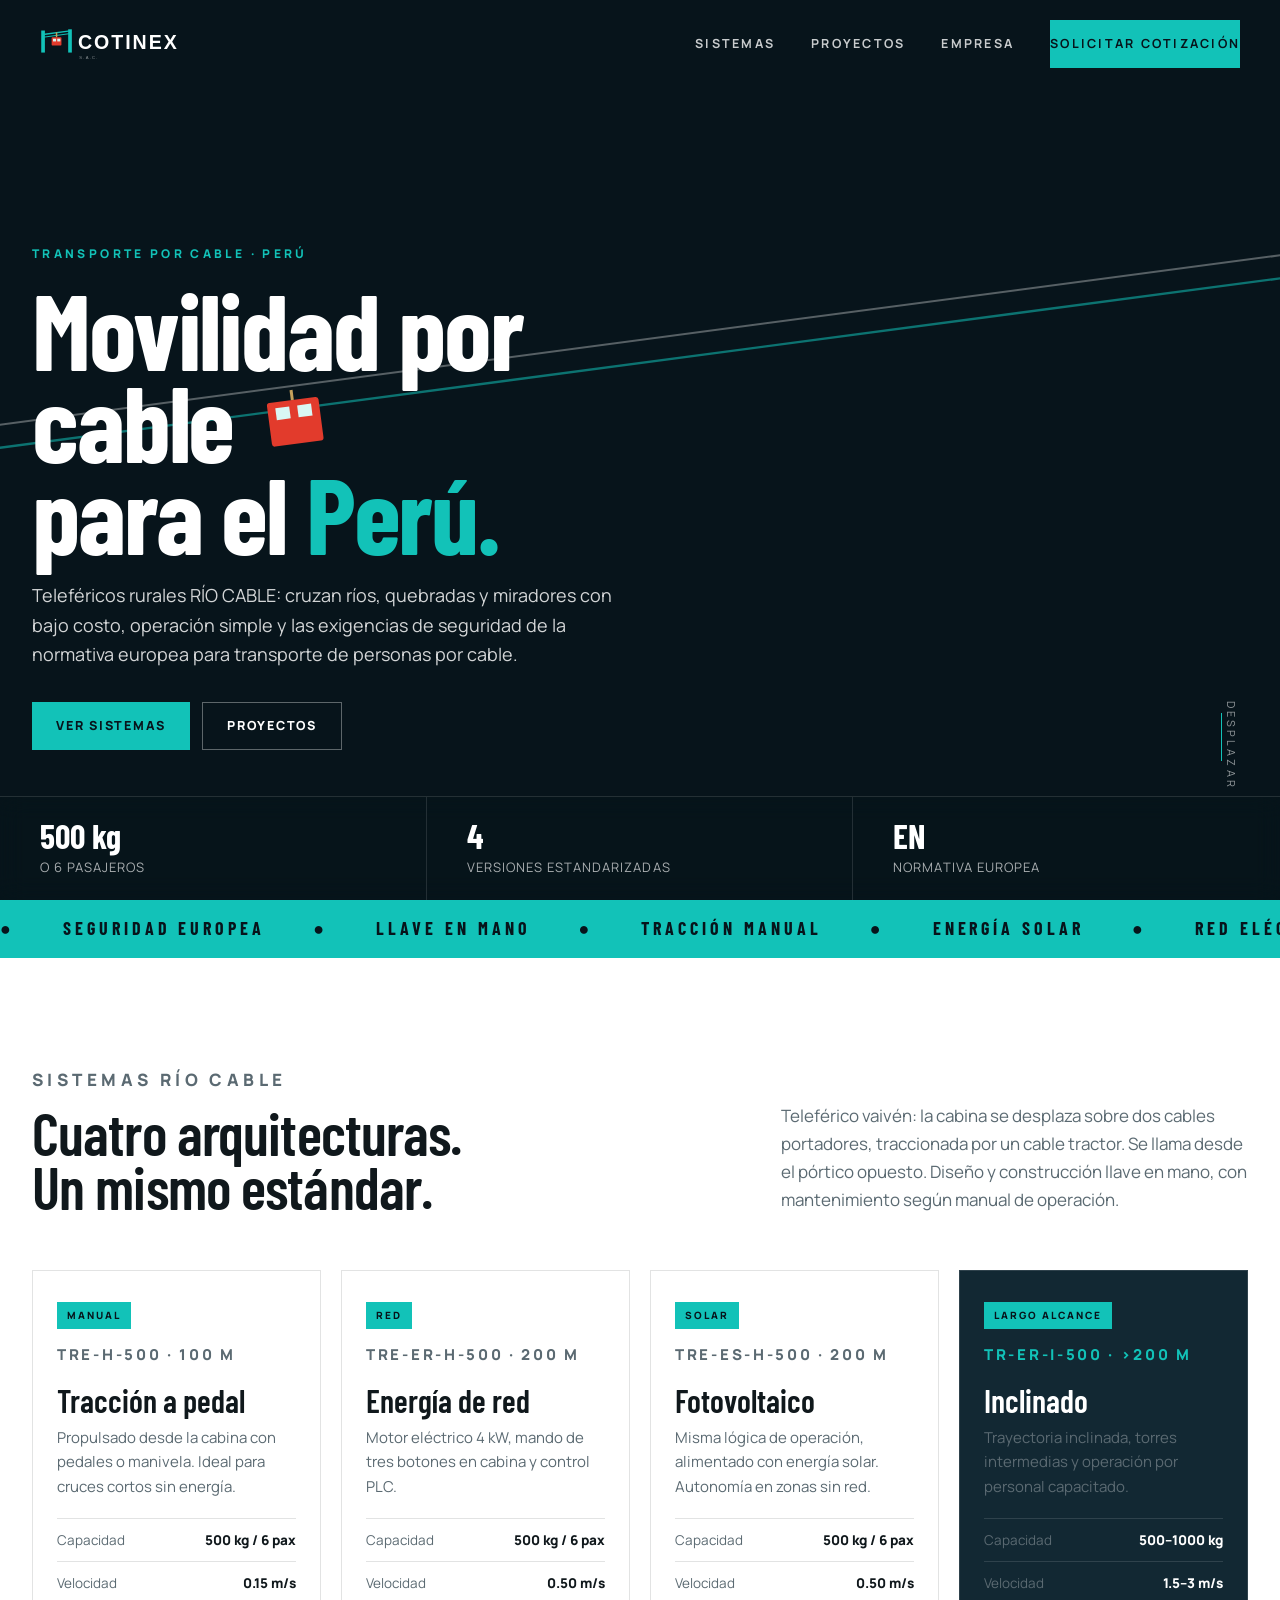
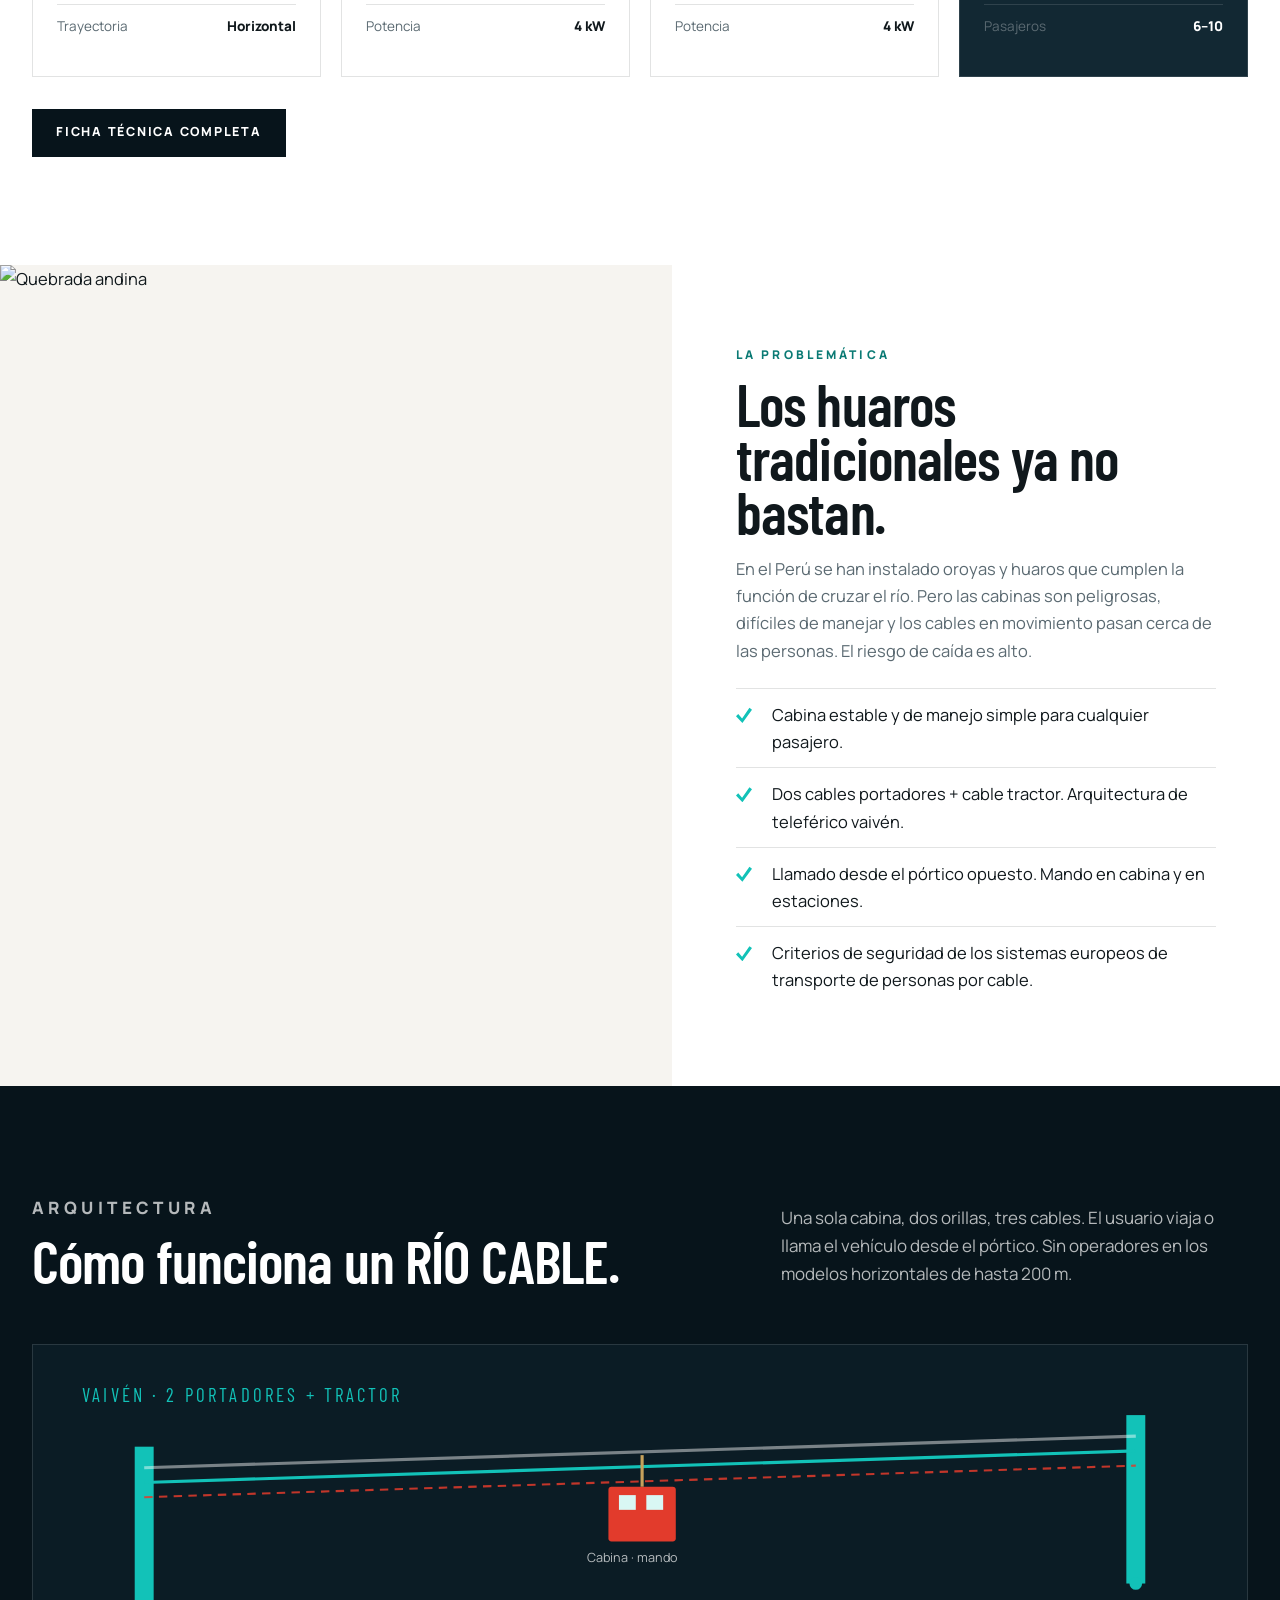
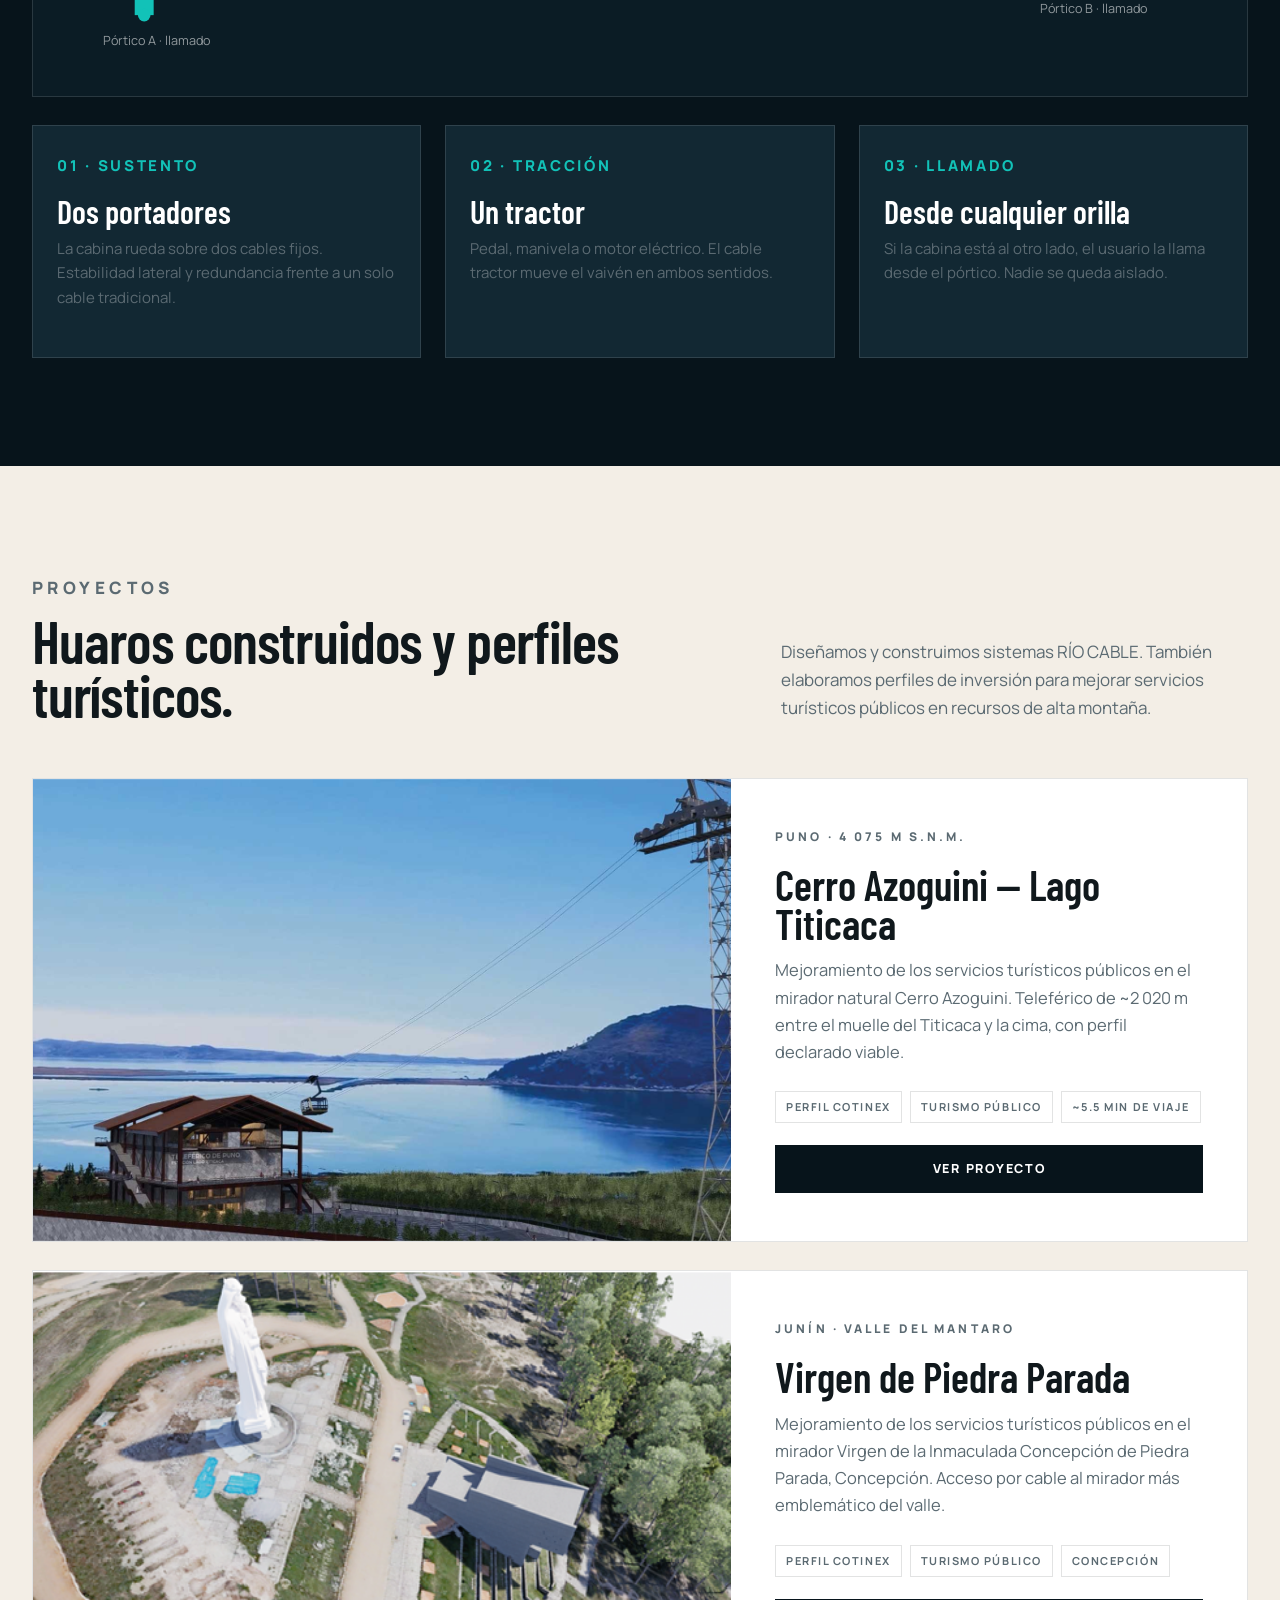
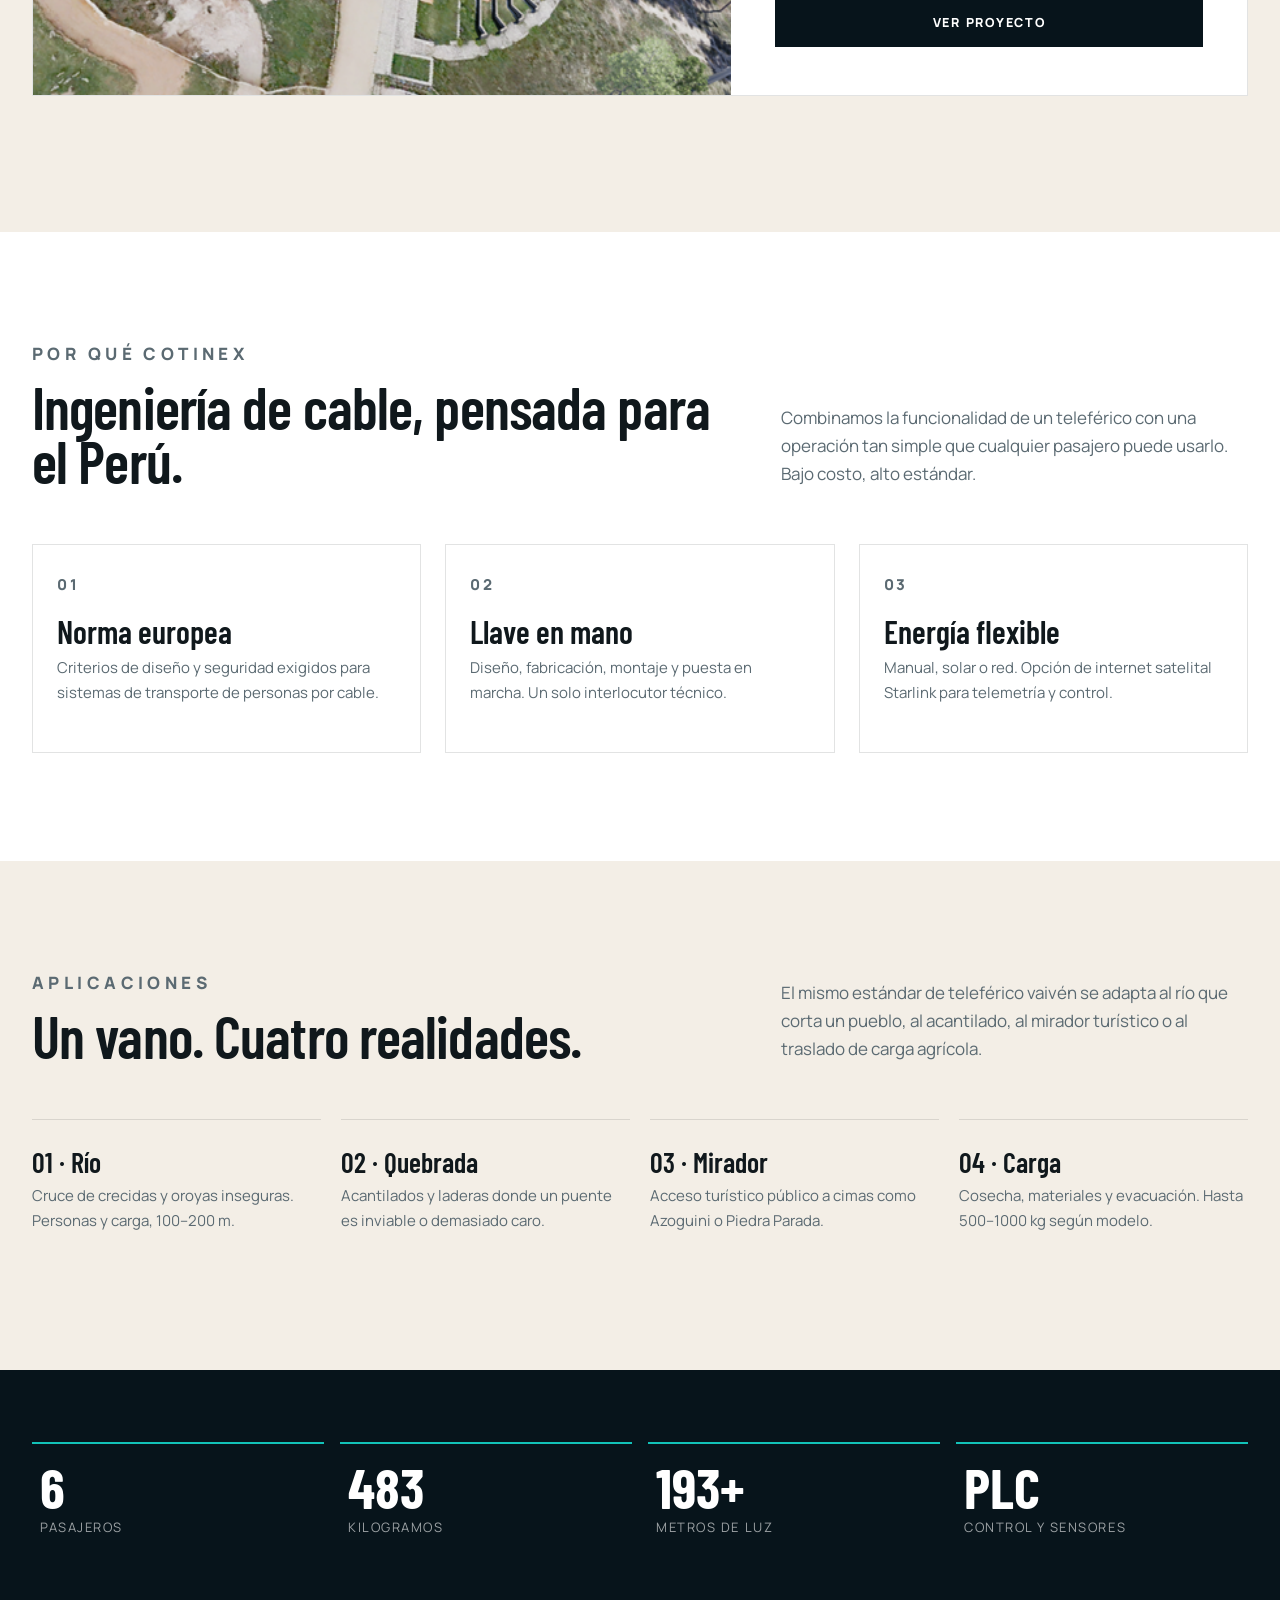
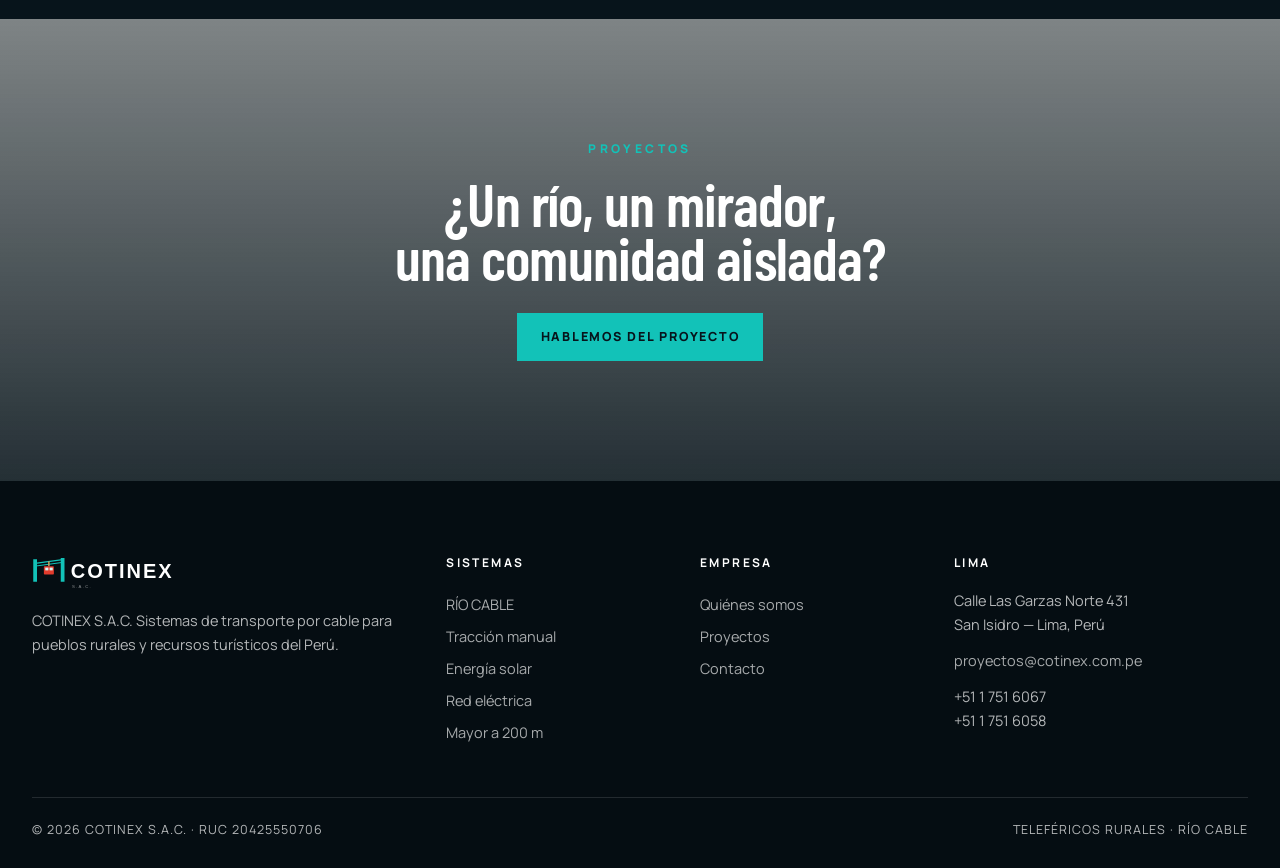
==== index.html @ 67106594 "Initial commit Cotinex" ====
<!DOCTYPE html>
<html lang="es">
<head>
  <meta charset="utf-8">
  <meta name="viewport" content="width=device-width, initial-scale=1">
  <title>COTINEX | Teleféricos rurales RÍO CABLE — Perú</title>
  <meta name="description" content="COTINEX diseña y construye teleféricos rurales RÍO CABLE para cruzar ríos, quebradas y miradores en el Perú. Llave en mano, bajo costo y normativa europea de seguridad.">
  <meta name="theme-color" content="#07141B">
  <meta property="og:title" content="COTINEX | Teleféricos rurales RÍO CABLE">
  <meta property="og:description" content="Movilidad por cable para la geografía real del Perú: segura, simple y de bajo costo.">
  <meta property="og:type" content="website">
  <meta property="og:locale" content="es_PE">
  <link rel="icon" href="images/favicon.svg" type="image/svg+xml">
  <link rel="preconnect" href="https://fonts.googleapis.com">
  <link rel="preconnect" href="https://fonts.gstatic.com" crossorigin>
  <link href="https://fonts.googleapis.com/css2?family=Barlow+Condensed:wght@500;600;700&family=Manrope:wght@400;500;600;700;800&display=swap" rel="stylesheet">
  <link rel="stylesheet" href="css/main.css">
</head>
<body>
  <a class="skip" href="#contenido">Saltar al contenido</a>
  <header class="nav" id="nav">
    <a class="nav__logo" href="index.html"><img src="images/logo-white.svg" alt="COTINEX"></a>
    <nav class="nav__links" id="menu">
      <a href="sistemas.html">Sistemas</a>
      <a href="proyectos.html">Proyectos</a>
      <a href="empresa.html">Empresa</a>
      <a class="btn btn--teal" href="contacto.html">Solicitar cotización</a>
    </nav>
    <button class="nav__toggle" aria-label="Abrir menú" aria-expanded="false"><span></span><span></span><span></span></button>
  </header>

  <section class="hero">
    <div class="hero__media">
      <img src="https://images.unsplash.com/photo-1464822759023-fed622ff2c3b?auto=format&fit=crop&w=2400&q=80" alt="Cordillera de los Andes, Perú" width="2400" height="1350">
    </div>
    <div class="hero__shade"></div>
    <svg class="hero__cables" viewBox="0 0 1440 900" preserveAspectRatio="xMidYMid slice" aria-hidden="true">
      <path d="M40 430 L 1400 250" stroke="rgba(255,255,255,.32)" stroke-width="2" fill="none"/>
      <path d="M48 452 L 1408 272" stroke="rgba(18,194,184,.55)" stroke-width="2.4" fill="none"/>
      <g>
        <animateMotion dur="16s" repeatCount="indefinite" rotate="auto" path="M 220 410 L 1220 278"/>
        <rect x="-26" y="10" width="52" height="44" rx="3" fill="#E23B2C"/>
        <rect x="-18" y="16" width="14" height="12" fill="#d9f7f4"/>
        <rect x="4" y="16" width="14" height="12" fill="#d9f7f4"/>
        <path d="M0 0 L0 10" stroke="#C6A15B" stroke-width="3"/>
      </g>
      <rect x="36" y="360" width="16" height="170" fill="#12C2B8"/>
      <rect x="1390" y="190" width="16" height="170" fill="#12C2B8"/>
    </svg>
    <div class="hero__inner">
      <p class="kicker reveal">Transporte por cable · Perú</p>
      <h1 class="reveal reveal-d1">Movilidad por cable<br>para el <em>Perú.</em></h1>
      <p class="hero__lead reveal reveal-d2">Teleféricos rurales RÍO CABLE: cruzan ríos, quebradas y miradores con bajo costo, operación simple y las exigencias de seguridad de la normativa europea para transporte de personas por cable.</p>
      <div class="hero__actions reveal reveal-d3">
        <a class="btn btn--teal" href="sistemas.html">Ver sistemas</a>
        <a class="btn btn--ghost" href="proyectos.html">Proyectos</a>
      </div>
    </div>
    <div class="scroll-hint">Desplazar</div>
    <div class="hero__meta">
      <div><strong>500 kg</strong> o 6 pasajeros</div>
      <div><strong>4</strong> versiones estandarizadas</div>
      <div><strong>EN</strong> normativa europea</div>
    </div>
  </section>

  <div class="marquee" aria-hidden="true">
    <div class="marquee__track">
      <span>Seguridad europea</span><span>Llave en mano</span><span>Tracción manual</span><span>Energía solar</span><span>Red eléctrica</span><span>Starlink</span><span>Vaivén de dos portadores</span><span>Operación simple</span>
      <span>Seguridad europea</span><span>Llave en mano</span><span>Tracción manual</span><span>Energía solar</span><span>Red eléctrica</span><span>Starlink</span><span>Vaivén de dos portadores</span><span>Operación simple</span>
    </div>
  </div>

  <main id="contenido">
    <section class="section section--white">
      <div class="wrap">
        <div class="sec-head inview">
          <div>
            <p class="overline">Sistemas RÍO CABLE</p>
            <h2>Cuatro arquitecturas.<br>Un mismo estándar.</h2>
          </div>
          <p>Teleférico vaivén: la cabina se desplaza sobre dos cables portadores, traccionada por un cable tractor. Se llama desde el pórtico opuesto. Diseño y construcción llave en mano, con mantenimiento según manual de operación.</p>
        </div>
        <div class="grid-4">
          <article class="card inview">
            <span class="tag">Manual</span>
            <p class="card__code">TRE-H-500 · 100 m</p>
            <h3>Tracción a pedal</h3>
            <p>Propulsado desde la cabina con pedales o manivela. Ideal para cruces cortos sin energía.</p>
            <div class="spec"><span>Capacidad</span><b>500 kg / 6 pax</b></div>
            <div class="spec"><span>Velocidad</span><b>0.15 m/s</b></div>
            <div class="spec"><span>Trayectoria</span><b>Horizontal</b></div>
          </article>
          <article class="card inview">
            <span class="tag">Red</span>
            <p class="card__code">TRE-ER-H-500 · 200 m</p>
            <h3>Energía de red</h3>
            <p>Motor eléctrico 4 kW, mando de tres botones en cabina y control PLC.</p>
            <div class="spec"><span>Capacidad</span><b>500 kg / 6 pax</b></div>
            <div class="spec"><span>Velocidad</span><b>0.50 m/s</b></div>
            <div class="spec"><span>Potencia</span><b>4 kW</b></div>
          </article>
          <article class="card inview">
            <span class="tag">Solar</span>
            <p class="card__code">TRE-ES-H-500 · 200 m</p>
            <h3>Fotovoltaico</h3>
            <p>Misma lógica de operación, alimentado con energía solar. Autonomía en zonas sin red.</p>
            <div class="spec"><span>Capacidad</span><b>500 kg / 6 pax</b></div>
            <div class="spec"><span>Velocidad</span><b>0.50 m/s</b></div>
            <div class="spec"><span>Potencia</span><b>4 kW</b></div>
          </article>
          <article class="card card--dark inview">
            <span class="tag">Largo alcance</span>
            <p class="card__code">TR-ER-I-500 · &gt;200 m</p>
            <h3>Inclinado</h3>
            <p>Trayectoria inclinada, torres intermedias y operación por personal capacitado.</p>
            <div class="spec"><span>Capacidad</span><b>500–1000 kg</b></div>
            <div class="spec"><span>Velocidad</span><b>1.5–3 m/s</b></div>
            <div class="spec"><span>Pasajeros</span><b>6–10</b></div>
          </article>
        </div>
        <p style="margin-top:32px"><a class="btn btn--dark" href="sistemas.html">Ficha técnica completa</a></p>
      </div>
    </section>

    <section class="split">
      <div class="split__visual">
        <img src="https://images.unsplash.com/photo-1506905925346-21bda4d32df4?auto=format&fit=crop&w=1600&q=80" alt="Quebrada andina" width="1600" height="1066">
      </div>
      <div class="split__body">
        <p class="overline">La problemática</p>
        <h2>Los huaros tradicionales ya no bastan.</h2>
        <p style="margin-top:16px;color:var(--muted)">En el Perú se han instalado oroyas y huaros que cumplen la función de cruzar el río. Pero las cabinas son peligrosas, difíciles de manejar y los cables en movimiento pasan cerca de las personas. El riesgo de caída es alto.</p>
        <ul class="checklist">
          <li>Cabina estable y de manejo simple para cualquier pasajero.</li>
          <li>Dos cables portadores + cable tractor. Arquitectura de teleférico vaivén.</li>
          <li>Llamado desde el pórtico opuesto. Mando en cabina y en estaciones.</li>
          <li>Criterios de seguridad de los sistemas europeos de transporte de personas por cable.</li>
        </ul>
      </div>
    </section>

    <section class="section section--navy">
      <div class="wrap">
        <div class="sec-head inview">
          <div>
            <p class="overline">Arquitectura</p>
            <h2>Cómo funciona un RÍO CABLE.</h2>
          </div>
          <p>Una sola cabina, dos orillas, tres cables. El usuario viaja o llama el vehículo desde el pórtico. Sin operadores en los modelos horizontales de hasta 200 m.</p>
        </div>
        <div class="diagram inview" aria-hidden="true">
          <svg viewBox="0 0 1100 280" fill="none" xmlns="http://www.w3.org/2000/svg">
            <text x="20" y="28" fill="#12C2B8" font-family="Barlow Condensed, sans-serif" font-size="18" letter-spacing="3">VAIVÉN · 2 PORTADORES + TRACTOR</text>
            <rect x="70" y="70" width="18" height="160" fill="#12C2B8"/>
            <rect x="1012" y="40" width="18" height="160" fill="#12C2B8"/>
            <path d="M79 90 L1021 60" stroke="rgba(255,255,255,.45)" stroke-width="3"/>
            <path d="M79 104 L1021 74" stroke="#12C2B8" stroke-width="3"/>
            <path d="M79 118 L1021 88" stroke="rgba(226,59,44,.85)" stroke-width="2" stroke-dasharray="8 6"/>
            <rect x="520" y="108" width="64" height="52" rx="3" fill="#E23B2C"/>
            <rect x="530" y="116" width="16" height="14" fill="#d9f7f4"/>
            <rect x="556" y="116" width="16" height="14" fill="#d9f7f4"/>
            <path d="M552 78 L552 108" stroke="#C6A15B" stroke-width="3"/>
            <circle cx="79" cy="230" r="6" fill="#12C2B8"/>
            <circle cx="1021" cy="200" r="6" fill="#12C2B8"/>
            <text x="40" y="258" fill="rgba(255,255,255,.55)" font-size="12" font-family="Manrope, sans-serif">Pórtico A · llamado</text>
            <text x="930" y="228" fill="rgba(255,255,255,.55)" font-size="12" font-family="Manrope, sans-serif">Pórtico B · llamado</text>
            <text x="500" y="180" fill="rgba(255,255,255,.7)" font-size="12" font-family="Manrope, sans-serif">Cabina · mando</text>
          </svg>
        </div>
        <div class="grid-3" style="margin-top:28px">
          <article class="card card--dark inview">
            <p class="card__code">01 · Sustento</p>
            <h3>Dos portadores</h3>
            <p>La cabina rueda sobre dos cables fijos. Estabilidad lateral y redundancia frente a un solo cable tradicional.</p>
          </article>
          <article class="card card--dark inview">
            <p class="card__code">02 · Tracción</p>
            <h3>Un tractor</h3>
            <p>Pedal, manivela o motor eléctrico. El cable tractor mueve el vaivén en ambos sentidos.</p>
          </article>
          <article class="card card--dark inview">
            <p class="card__code">03 · Llamado</p>
            <h3>Desde cualquier orilla</h3>
            <p>Si la cabina está al otro lado, el usuario la llama desde el pórtico. Nadie se queda aislado.</p>
          </article>
        </div>
      </div>
    </section>

    <section class="section section--sand">
      <div class="wrap">
        <div class="sec-head inview">
          <div>
            <p class="overline">Proyectos</p>
            <h2>Huaros construidos y perfiles turísticos.</h2>
          </div>
          <p>Diseñamos y construimos sistemas RÍO CABLE. También elaboramos perfiles de inversión para mejorar servicios turísticos públicos en recursos de alta montaña.</p>
        </div>
        <article class="project inview">
          <div class="project__media">
            <img src="images/azoguini.svg" alt="Lago Titicaca, Puno" width="1600" height="1066">
          </div>
          <div class="project__body">
            <p class="overline">Puno · 4 075 m s.n.m.</p>
            <h3>Cerro Azoguini — Lago Titicaca</h3>
            <p>Mejoramiento de los servicios turísticos públicos en el mirador natural Cerro Azoguini. Teleférico de ~2 020 m entre el muelle del Titicaca y la cima, con perfil declarado viable.</p>
            <div class="meta-row">
              <span>Perfil COTINEX</span>
              <span>Turismo público</span>
              <span>~5.5 min de viaje</span>
            </div>
            <a class="btn btn--dark" href="proyectos.html#azoguini">Ver proyecto</a>
          </div>
        </article>
        <article class="project inview">
          <div class="project__media">
            <img src="images/junin.svg" alt="Valle andino, Junín" width="1600" height="1066">
          </div>
          <div class="project__body">
            <p class="overline">Junín · Valle del Mantaro</p>
            <h3>Virgen de Piedra Parada</h3>
            <p>Mejoramiento de los servicios turísticos públicos en el mirador Virgen de la Inmaculada Concepción de Piedra Parada, Concepción. Acceso por cable al mirador más emblemático del valle.</p>
            <div class="meta-row">
              <span>Perfil COTINEX</span>
              <span>Turismo público</span>
              <span>Concepción</span>
            </div>
            <a class="btn btn--dark" href="proyectos.html#piedra-parada">Ver proyecto</a>
          </div>
        </article>
      </div>
    </section>

    <section class="section section--white">
      <div class="wrap">
        <div class="sec-head inview">
          <div>
            <p class="overline">Por qué COTINEX</p>
            <h2>Ingeniería de cable, pensada para el Perú.</h2>
          </div>
          <p>Combinamos la funcionalidad de un teleférico con una operación tan simple que cualquier pasajero puede usarlo. Bajo costo, alto estándar.</p>
        </div>
        <div class="grid-3">
          <article class="card inview">
            <p class="card__code">01</p>
            <h3>Norma europea</h3>
            <p>Criterios de diseño y seguridad exigidos para sistemas de transporte de personas por cable.</p>
          </article>
          <article class="card inview">
            <p class="card__code">02</p>
            <h3>Llave en mano</h3>
            <p>Diseño, fabricación, montaje y puesta en marcha. Un solo interlocutor técnico.</p>
          </article>
          <article class="card inview">
            <p class="card__code">03</p>
            <h3>Energía flexible</h3>
            <p>Manual, solar o red. Opción de internet satelital Starlink para telemetría y control.</p>
          </article>
        </div>
      </div>
    </section>

    <section class="section section--sand">
      <div class="wrap">
        <div class="sec-head inview">
          <div>
            <p class="overline">Aplicaciones</p>
            <h2>Un vano. Cuatro realidades.</h2>
          </div>
          <p>El mismo estándar de teleférico vaivén se adapta al río que corta un pueblo, al acantilado, al mirador turístico o al traslado de carga agrícola.</p>
        </div>
        <div class="grid-4">
          <article class="app inview"><b>01 · Río</b><p>Cruce de crecidas y oroyas inseguras. Personas y carga, 100–200 m.</p></article>
          <article class="app inview"><b>02 · Quebrada</b><p>Acantilados y laderas donde un puente es inviable o demasiado caro.</p></article>
          <article class="app inview"><b>03 · Mirador</b><p>Acceso turístico público a cimas como Azoguini o Piedra Parada.</p></article>
          <article class="app inview"><b>04 · Carga</b><p>Cosecha, materiales y evacuación. Hasta 500–1000 kg según modelo.</p></article>
        </div>
      </div>
    </section>

    <section class="section section--navy" style="padding-top:72px;padding-bottom:72px">
      <div class="wrap">
        <div class="stats">
          <div class="stat inview"><b data-count="6">6</b><span>Pasajeros</span></div>
          <div class="stat inview"><b data-count="500">500</b><span>Kilogramos</span></div>
          <div class="stat inview"><b data-count="200+">200+</b><span>Metros de luz</span></div>
          <div class="stat inview"><b>PLC</b><span>Control y sensores</span></div>
        </div>
      </div>
    </section>

    <section class="cta">
      <div class="wrap">
        <p class="kicker">Proyectos</p>
        <h2>¿Un río, un mirador,<br>una comunidad aislada?</h2>
        <a class="btn btn--teal" href="contacto.html">Hablemos del proyecto</a>
      </div>
    </section>
  </main>

  <footer class="footer">
    <div class="wrap">
      <div class="footer__grid">
        <div>
          <img src="images/logo-white.svg" alt="COTINEX" style="height:40px;width:auto;margin-bottom:16px">
          <p>COTINEX S.A.C. Sistemas de transporte por cable para pueblos rurales y recursos turísticos del Perú.</p>
        </div>
        <div>
          <h4>Sistemas</h4>
          <a href="sistemas.html">RÍO CABLE</a>
          <a href="sistemas.html#manual">Tracción manual</a>
          <a href="sistemas.html#solar">Energía solar</a>
          <a href="sistemas.html#red">Red eléctrica</a>
          <a href="sistemas.html#inclinado">Mayor a 200 m</a>
        </div>
        <div>
          <h4>Empresa</h4>
          <a href="empresa.html">Quiénes somos</a>
          <a href="proyectos.html">Proyectos</a>
          <a href="contacto.html">Contacto</a>
        </div>
        <div>
          <h4>Lima</h4>
          <p>Calle Las Garzas Norte 431<br>San Isidro — Lima, Perú</p>
          <p><a href="mailto:proyectos@cotinex.com.pe">proyectos@cotinex.com.pe</a></p>
          <p>+51 1 751 6067<br>+51 1 751 6058</p>
        </div>
      </div>
      <div class="footer__copy">
        <span>© <span data-year></span> COTINEX S.A.C. · RUC 20425550706</span>
        <span>Teleféricos rurales · RÍO CABLE</span>
      </div>
    </div>
  </footer>
  <script src="js/main.js"></script>
</body>
</html>
---- css/main.css ----
/* TARNEX — RÍO CABLE */
:root{
  --teal:#12C2B8; --teal-2:#0EA8A0; --teal-d:#0A7A74;
  --navy:#07141B; --navy-2:#0B1C25; --navy-3:#122833;
  --ink:#10181C; --muted:#5B6A72;
  --line:rgba(16,24,28,.12); --line-s:rgba(255,255,255,.12);
  --sand:#F3EEE6; --paper:#F6F4F0; --white:#fff;
  --red:#E23B2C; --gold:#C6A15B;
  --shadow:0 28px 70px rgba(7,20,27,.16);
  --nav-h:88px;
  --font-d:"Barlow Condensed", Impact, sans-serif;
  --font-b:"Manrope", system-ui, sans-serif;
  --max:1280px; --ease:cubic-bezier(.22,.61,.36,1);
}
*,*::before,*::after{box-sizing:border-box}
html{scroll-behavior:smooth}
html,body{margin:0;padding:0}
body{font-family:var(--font-b);color:var(--ink);background:var(--paper);line-height:1.65;font-size:16.5px;-webkit-font-smoothing:antialiased;overflow-x:hidden}
::selection{background:var(--teal);color:var(--navy)}
:focus-visible{outline:2px solid var(--teal);outline-offset:3px}
img,svg{max-width:100%;display:block}img{height:auto}
a{color:inherit;text-decoration:none}
button,input,select,textarea{font-family:inherit}
h1,h2,h3,h4,p{margin:0}
.skip{position:absolute;left:-999px;top:0}.skip:focus{left:16px;top:16px;background:#fff;padding:8px 12px;z-index:9999}
.wrap{width:min(var(--max), calc(100% - 64px));margin-inline:auto}

.nav{position:fixed;inset:0 0 auto 0;height:var(--nav-h);z-index:200;display:flex;align-items:center;justify-content:space-between;padding:0 40px;transition:background .4s var(--ease),box-shadow .4s,backdrop-filter .4s}
.nav.is-solid{background:rgba(7,20,27,.94);backdrop-filter:blur(18px);box-shadow:0 12px 40px rgba(0,0,0,.22)}
.nav__logo{width:196px;flex-shrink:0;display:flex;align-items:center}
.nav__logo img{height:44px;width:auto}
.nav__links{display:flex;gap:36px;align-items:center}
.nav__links a{font-size:12.5px;letter-spacing:.18em;text-transform:uppercase;font-weight:700;color:rgba(255,255,255,.78);position:relative;padding:6px 0}
.nav__links a:hover,.nav__links a.is-active{color:#fff}
.nav__links a.is-active::after{content:"";position:absolute;left:0;right:0;bottom:0;height:2px;background:var(--teal)}
.nav__toggle{display:none;width:44px;height:44px;background:transparent;border:0;cursor:pointer;z-index:210}
.nav__toggle span{display:block;width:22px;height:2px;background:#fff;margin:5px auto;transition:.3s}
.nav__toggle[aria-expanded="true"] span:nth-child(1){transform:translateY(7px) rotate(45deg)}
.nav__toggle[aria-expanded="true"] span:nth-child(2){opacity:0}
.nav__toggle[aria-expanded="true"] span:nth-child(3){transform:translateY(-7px) rotate(-45deg)}
.btn{display:inline-flex;align-items:center;justify-content:center;gap:10px;height:48px;padding:0 24px;border:0;cursor:pointer;font-weight:800;font-size:12.5px;letter-spacing:.14em;text-transform:uppercase;transition:transform .2s var(--ease),background .2s,color .2s,border-color .2s,box-shadow .2s}
.btn:hover{transform:translateY(-2px)}
.btn--teal{background:var(--teal);color:var(--navy)}
.btn--teal:hover{background:#3fd4cb;box-shadow:0 12px 28px rgba(18,194,184,.28)}
.btn--ghost{background:transparent;color:#fff;border:1px solid rgba(255,255,255,.35)}
.btn--ghost:hover{border-color:#fff;background:rgba(255,255,255,.08)}
.btn--dark{background:var(--navy);color:#fff}
.btn--dark:hover{background:#0e2430}
.btn--outline{background:transparent;color:var(--navy);border:1px solid var(--navy)}
.btn--outline:hover{background:var(--navy);color:#fff}
.nav__links .btn{color:var(--navy)}
.nav__links .btn:hover{color:var(--navy)}

.hero{position:relative;min-height:100vh;min-height:100dvh;display:flex;align-items:flex-end;color:#fff;overflow:hidden;background:var(--navy)}
.hero__media{position:absolute;inset:0}
.hero__media img{width:100%;height:100%;object-fit:cover;object-position:center 40%;transform:scale(1.08);animation:heroZoom 26s var(--ease) infinite alternate}
@keyframes heroZoom{to{transform:scale(1)}}
.hero__shade{position:absolute;inset:0;background:linear-gradient(180deg,rgba(7,20,27,.5) 0%,rgba(7,20,27,.18) 34%,rgba(7,20,27,.58) 70%,rgba(7,20,27,.94) 100%),linear-gradient(90deg,rgba(7,20,27,.62) 0%,transparent 58%)}
.hero__cables{position:absolute;inset:0;width:100%;height:100%;pointer-events:none}
.hero__inner{position:relative;z-index:2;width:min(var(--max),calc(100% - 64px));margin:0 auto 150px;padding-top:var(--nav-h)}
.kicker{font-size:12px;letter-spacing:.28em;text-transform:uppercase;font-weight:800;color:var(--teal);margin-bottom:18px}
.hero h1{font-family:var(--font-d);font-weight:700;font-size:clamp(52px,8.4vw,118px);line-height:.86;letter-spacing:-.02em;max-width:14ch;margin-bottom:22px}
.hero h1 em{font-style:normal;color:var(--teal)}
.hero__lead{max-width:54ch;font-size:18px;color:rgba(255,255,255,.82);margin-bottom:32px}
.hero__actions{display:flex;flex-wrap:wrap;gap:12px}
.hero__meta{position:absolute;left:0;right:0;bottom:0;z-index:3;display:grid;grid-template-columns:repeat(3,1fr);border-top:1px solid var(--line-s);background:rgba(7,20,27,.55);backdrop-filter:blur(12px)}
.hero__meta > div{padding:22px 40px;border-right:1px solid var(--line-s);font-size:13px;letter-spacing:.08em;text-transform:uppercase;color:rgba(255,255,255,.65)}
.hero__meta > div:last-child{border-right:0}
.hero__meta strong{display:block;font-family:var(--font-d);font-size:34px;letter-spacing:0;color:#fff;font-weight:700;text-transform:none;line-height:1;margin-bottom:4px}
.scroll-hint{position:absolute;right:40px;bottom:110px;z-index:3;writing-mode:vertical-rl;font-size:11px;letter-spacing:.28em;text-transform:uppercase;color:rgba(255,255,255,.55)}
.scroll-hint::after{content:"";display:block;width:1px;height:48px;background:var(--teal);margin:12px auto 0;animation:pulse 1.6s ease-in-out infinite}
@keyframes pulse{50%{opacity:.25;transform:scaleY(.7)}}
.marquee{overflow:hidden;background:var(--teal);color:var(--navy);padding:14px 0}
.marquee__track{display:flex;gap:48px;width:max-content;animation:marq 32s linear infinite;font-family:var(--font-d);font-size:18px;letter-spacing:.22em;text-transform:uppercase;font-weight:700}
.marquee__track span{white-space:nowrap}
.marquee__track span::before{content:"●";margin-right:48px;color:var(--navy)}
@keyframes marq{to{transform:translateX(-50%)}}

.section{padding:108px 0}
.section--white{background:#fff}
.section--sand{background:var(--sand)}
.section--navy{background:var(--navy);color:#fff}
.section--navy p{color:rgba(255,255,255,.72)}
.sec-head{display:grid;grid-template-columns:1.2fr .8fr;gap:48px;align-items:end;margin-bottom:56px}
.overline{font-size:12px;letter-spacing:.26em;text-transform:uppercase;font-weight:800;color:var(--teal-d);margin-bottom:12px}
.section--navy .overline{color:var(--teal)}
h2,.display{font-family:var(--font-d);font-weight:600;font-size:clamp(36px,4.6vw,64px);line-height:.92;letter-spacing:-.015em}
.sec-head p{color:var(--muted);font-size:17px}
.section--navy .sec-head p{color:rgba(255,255,255,.7)}
.lead{font-size:18px;color:var(--muted);max-width:70ch}
.grid-2{display:grid;grid-template-columns:1fr 1fr;gap:32px;align-items:start}
.grid-3{display:grid;grid-template-columns:repeat(3,1fr);gap:24px}
.grid-4{display:grid;grid-template-columns:repeat(4,1fr);gap:20px}

.card{background:#fff;border:1px solid var(--line);padding:28px 24px;position:relative;transition:transform .35s var(--ease),box-shadow .35s}
.card:hover{transform:translateY(-6px);box-shadow:var(--shadow)}
.card--dark{background:var(--navy-3);border-color:var(--line-s);color:#fff}
.card--dark p{color:rgba(255,255,255,.7)}
.tag{display:inline-block;font-size:10px;letter-spacing:.2em;text-transform:uppercase;font-weight:800;background:var(--teal);color:var(--navy);padding:5px 10px;margin-bottom:14px}
.card__code{font-size:12px;letter-spacing:.18em;text-transform:uppercase;font-weight:800;color:var(--teal-d);margin-bottom:8px}
.card--dark .card__code{color:var(--teal)}
.card h3{font-family:var(--font-d);font-size:32px;line-height:.95;font-weight:600;margin:0 0 10px}
.card p{color:var(--muted);font-size:15px;margin-bottom:18px}
.spec{display:flex;justify-content:space-between;gap:12px;border-top:1px solid var(--line);padding:10px 0;font-size:13.5px}
.card--dark .spec{border-color:var(--line-s)}
.spec span{color:var(--muted)}
.spec b{font-weight:800}

.split{display:grid;grid-template-columns:1.05fr .95fr;min-height:640px}
.split__visual{position:relative;overflow:hidden;min-height:420px}
.split__visual img{width:100%;height:100%;object-fit:cover;min-height:640px}
.split__body{padding:80px 64px;display:flex;flex-direction:column;justify-content:center;background:#fff}
.checklist{list-style:none;padding:0;margin:24px 0 0}
.checklist li{position:relative;padding:12px 0 12px 36px;border-top:1px solid var(--line)}
.section--navy .checklist li{border-color:var(--line-s)}
.checklist li::before{content:"";position:absolute;left:0;top:18px;width:16px;height:16px;background:var(--teal);clip-path:polygon(14% 44%,0 58%,40% 100%,100% 18%,84% 6%,38% 72%)}

.project{display:grid;grid-template-columns:1.15fr .85fr;gap:0;margin-bottom:28px;background:#fff;border:1px solid var(--line);overflow:hidden}
.project__media{min-height:380px;position:relative;overflow:hidden}
.project__media img{width:100%;height:100%;object-fit:cover;min-height:380px;transition:transform 1s var(--ease)}
.project:hover .project__media img{transform:scale(1.05)}
.project__body{padding:48px 44px;display:flex;flex-direction:column;justify-content:center}
.project__body h3{font-family:var(--font-d);font-size:42px;line-height:.92;font-weight:600;margin:0 0 14px}
.project__body p{color:var(--muted);margin-bottom:18px}
.meta-row{display:flex;flex-wrap:wrap;gap:8px;margin:8px 0 22px}
.meta-row span{font-size:11px;letter-spacing:.14em;text-transform:uppercase;font-weight:700;border:1px solid var(--line);padding:6px 10px;color:var(--muted)}

.stats{display:grid;grid-template-columns:repeat(4,1fr);gap:16px}
.stat{border-top:2px solid var(--teal);padding:18px 8px 8px}
.stat b{display:block;font-family:var(--font-d);font-size:56px;line-height:.9;font-weight:700}
.stat span{font-size:13px;letter-spacing:.12em;text-transform:uppercase;color:rgba(255,255,255,.6)}
.table-wrap{overflow:auto;border:1px solid var(--line)}
table{width:100%;border-collapse:collapse;font-size:14.5px}
th,td{padding:16px 18px;text-align:left;border-bottom:1px solid var(--line);white-space:nowrap}
th{font-size:11px;letter-spacing:.16em;text-transform:uppercase;background:var(--navy);color:#fff;font-weight:700}
tr:hover td{background:rgba(18,194,184,.06)}

.page-hero{background:var(--navy);color:#fff;padding:160px 0 72px;position:relative;overflow:hidden}
.page-hero::before{content:"";position:absolute;inset:auto -10% -40% 40%;height:420px;background:radial-gradient(circle,rgba(18,194,184,.18),transparent 60%)}
.breadcrumb{font-size:12px;letter-spacing:.16em;text-transform:uppercase;color:rgba(255,255,255,.5);margin-bottom:18px}
.breadcrumb a:hover{color:var(--teal)}
.page-hero h1{font-family:var(--font-d);font-size:clamp(42px,6vw,88px);line-height:.9;font-weight:700;max-width:16ch}
.page-hero p.hero-sub{max-width:54ch;color:rgba(255,255,255,.7);margin-top:18px;font-size:18px}
.cta{background:linear-gradient(180deg,rgba(7,20,27,.5),rgba(7,20,27,.88)),url("https://images.unsplash.com/photo-1464822759023-fed622ff2c3b?auto=format&fit=crop&w=2000&q=70") center/cover;color:#fff;padding:120px 0;text-align:center}
.cta h2{margin:12px 0 28px}

form label{display:block;font-size:11px;letter-spacing:.16em;text-transform:uppercase;font-weight:800;margin:16px 0 8px}
input,select,textarea{width:100%;height:50px;border:1px solid var(--line);background:#fff;padding:0 14px;font-size:15px;outline:none}
textarea{height:140px;padding:12px 14px;resize:vertical}
input:focus,select:focus,textarea:focus{border-color:var(--teal)}
.form-grid{display:grid;grid-template-columns:1fr 1fr;gap:16px}
.map{width:100%;min-height:360px;border:0;filter:grayscale(.35) contrast(1.05)}

.footer{background:#050d12;color:rgba(255,255,255,.7);padding:72px 0 28px;font-size:14.5px}
.footer__grid{display:grid;grid-template-columns:1.4fr .8fr .8fr 1.1fr;gap:40px;margin-bottom:48px}
.footer h4{font-size:12px;letter-spacing:.2em;text-transform:uppercase;color:#fff;margin-bottom:16px}
.footer a{display:block;padding:4px 0;color:rgba(255,255,255,.65)}
.footer a:hover{color:var(--teal)}
.footer p{margin:0 0 8px}
.footer__copy{display:flex;justify-content:space-between;gap:16px;flex-wrap:wrap;border-top:1px solid var(--line-s);padding-top:22px;font-size:12.5px;letter-spacing:.08em;text-transform:uppercase}

.diagram{background:var(--navy-2);border:1px solid var(--line-s);padding:28px}
.diagram svg{width:100%;height:auto}
.sys-nav{position:sticky;top:var(--nav-h);z-index:80;background:rgba(7,20,27,.94);backdrop-filter:blur(16px);border-bottom:1px solid var(--line-s)}
.sys-nav .wrap{display:flex;gap:8px;overflow:auto;padding:0}
.sys-nav a{flex:none;padding:16px 18px;font-size:12px;letter-spacing:.16em;text-transform:uppercase;font-weight:700;color:rgba(255,255,255,.55);border-bottom:2px solid transparent}
.sys-nav a:hover,.sys-nav a.is-on{color:#fff;border-bottom-color:var(--teal)}
.sys-block{display:grid;grid-template-columns:.92fr 1.08fr;overflow:hidden;border:1px solid var(--line);background:#fff}
.section--navy .sys-block{border-color:var(--line-s);background:transparent}
.sys-block__body{padding:48px 40px}
.sys-visual{background:linear-gradient(160deg,#0B1C25,#16323c);min-height:100%;display:grid;place-items:center;position:relative;overflow:hidden}
.sys-visual img,.sys-visual svg{width:100%;height:100%;object-fit:cover;max-width:none}
.app{padding:28px 0;border-top:1px solid var(--line)}
.app b{display:block;font-family:var(--font-d);font-size:28px;font-weight:600;line-height:1;margin-bottom:8px}
.app p{color:var(--muted);margin:0;font-size:15px}
.compare{display:grid;grid-template-columns:1fr 1fr;border:1px solid var(--line);overflow:hidden}
.compare article{padding:40px 36px}
.compare article:first-child{background:#fff;border-right:1px solid var(--line)}
.compare article:last-child{background:var(--navy);color:#fff}
.compare h3{font-family:var(--font-d);font-size:36px;line-height:1;font-weight:600;margin:0 0 18px}
.compare ul{margin:0;padding:0 0 0 18px;color:var(--muted)}
.compare article:last-child ul{color:rgba(255,255,255,.75)}
.compare li{padding:8px 0}

.reveal{opacity:0;transform:translateY(24px);animation:up .9s var(--ease) forwards}
.reveal-d1{animation-delay:.12s}.reveal-d2{animation-delay:.24s}.reveal-d3{animation-delay:.36s}
@keyframes up{to{opacity:1;transform:none}}
.js .inview{opacity:0;transform:translateY(28px);transition:opacity .8s var(--ease),transform .8s var(--ease)}
.js .inview.is-in{opacity:1;transform:none}

@media (max-width:1080px){
  .grid-4{grid-template-columns:1fr 1fr}
  .sec-head,.split,.project,.compare,.sys-block{grid-template-columns:1fr}
  .split__body{padding:48px 32px}
  .split__visual img{min-height:420px}
  .stats{grid-template-columns:1fr 1fr}
  .footer__grid{grid-template-columns:1fr 1fr}
  .compare article:first-child{border-right:0;border-bottom:1px solid var(--line)}
}
@media (max-width:760px){
  .wrap{width:min(var(--max),calc(100% - 36px))}
  .nav{padding:0 18px}
  .nav__toggle{display:block}
  .nav__links{position:fixed;inset:0 0 0 auto;width:min(82vw,360px);height:100dvh;background:var(--navy);flex-direction:column;align-items:flex-start;padding:110px 32px 32px;gap:22px;transform:translateX(110%);transition:transform .4s var(--ease)}
  .nav__links.is-open{transform:none}
  .hero__inner{margin-bottom:190px}
  .hero__meta{grid-template-columns:1fr}
  .hero__meta > div{padding:14px 24px;border-right:0;border-bottom:1px solid var(--line-s)}
  .scroll-hint{display:none}
  .grid-2,.grid-3,.grid-4,.form-grid{grid-template-columns:1fr}
  .section{padding:72px 0}
  .hero h1{font-size:52px}
}
@media (prefers-reduced-motion:reduce){
  *,*::before,*::after{animation:none !important;transition:none !important}
  .hero__media img{transform:none}
  .js .inview,.reveal{opacity:1;transform:none}
}
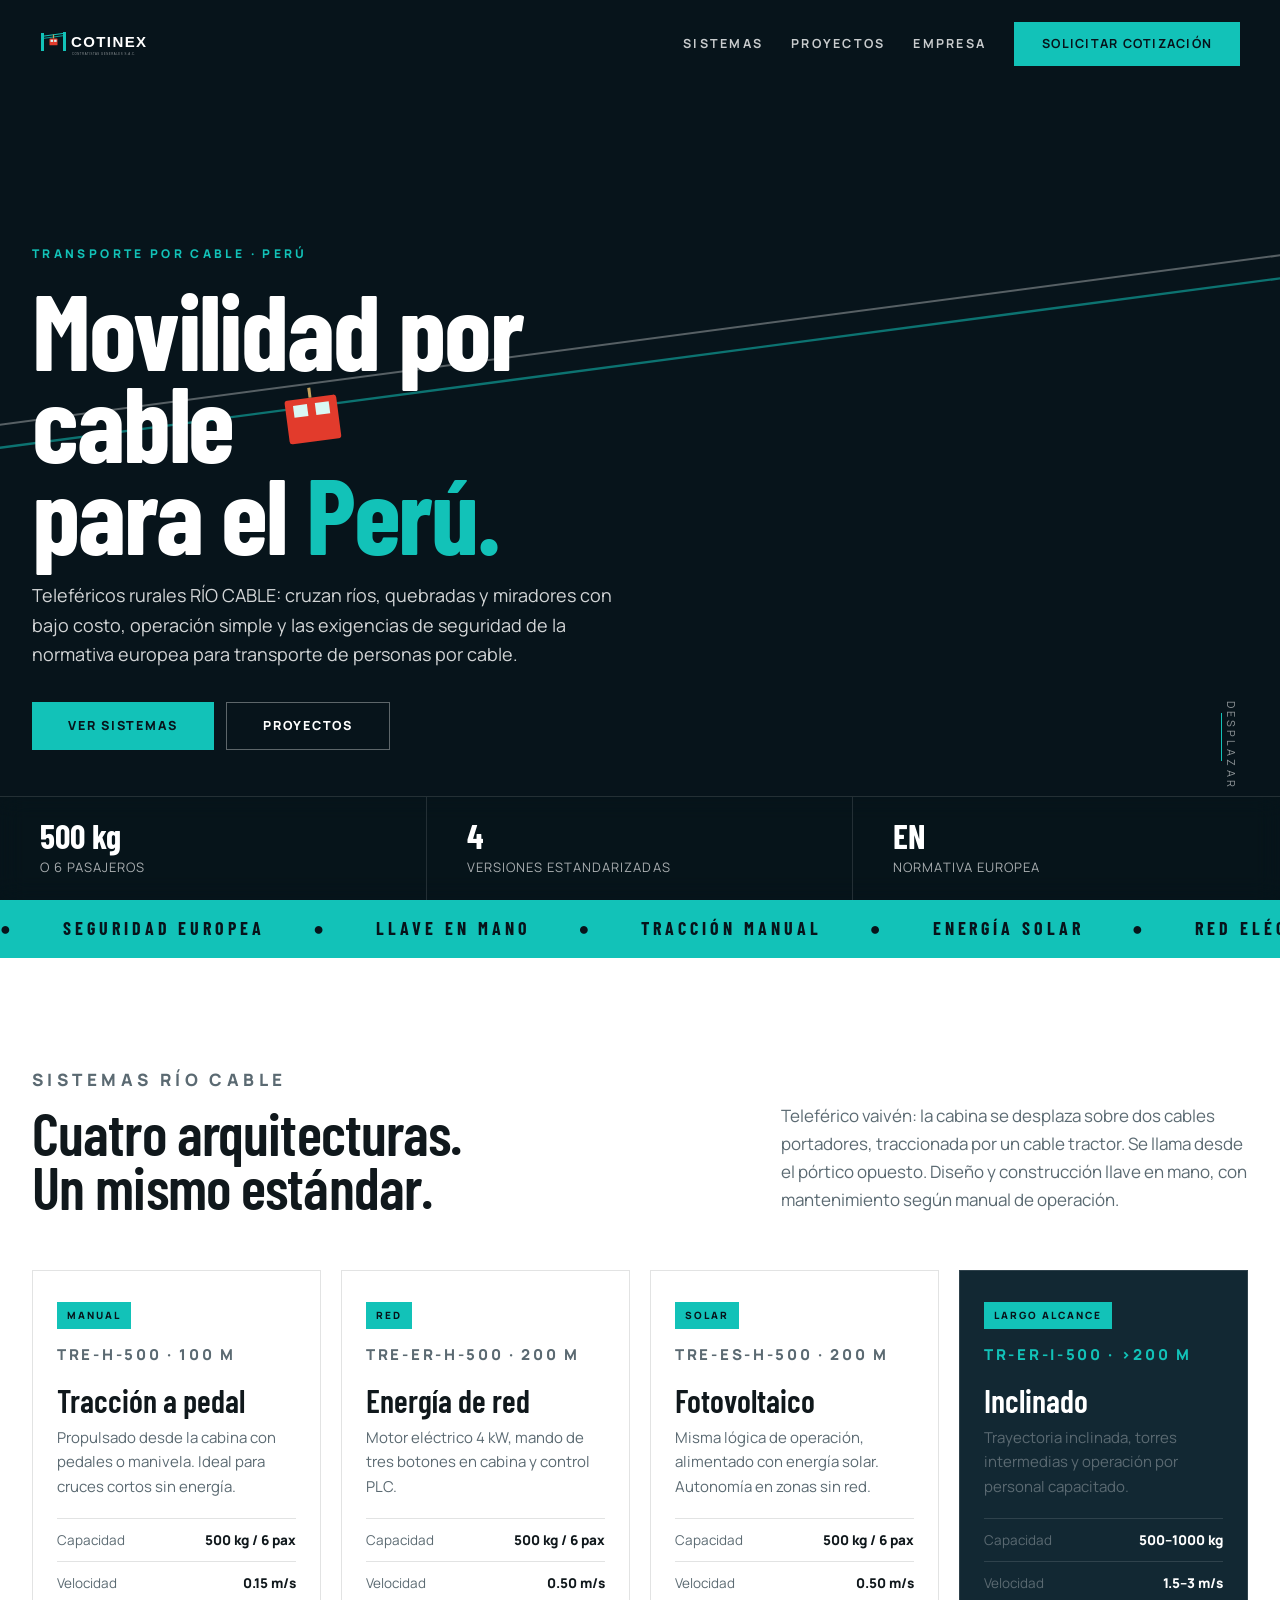
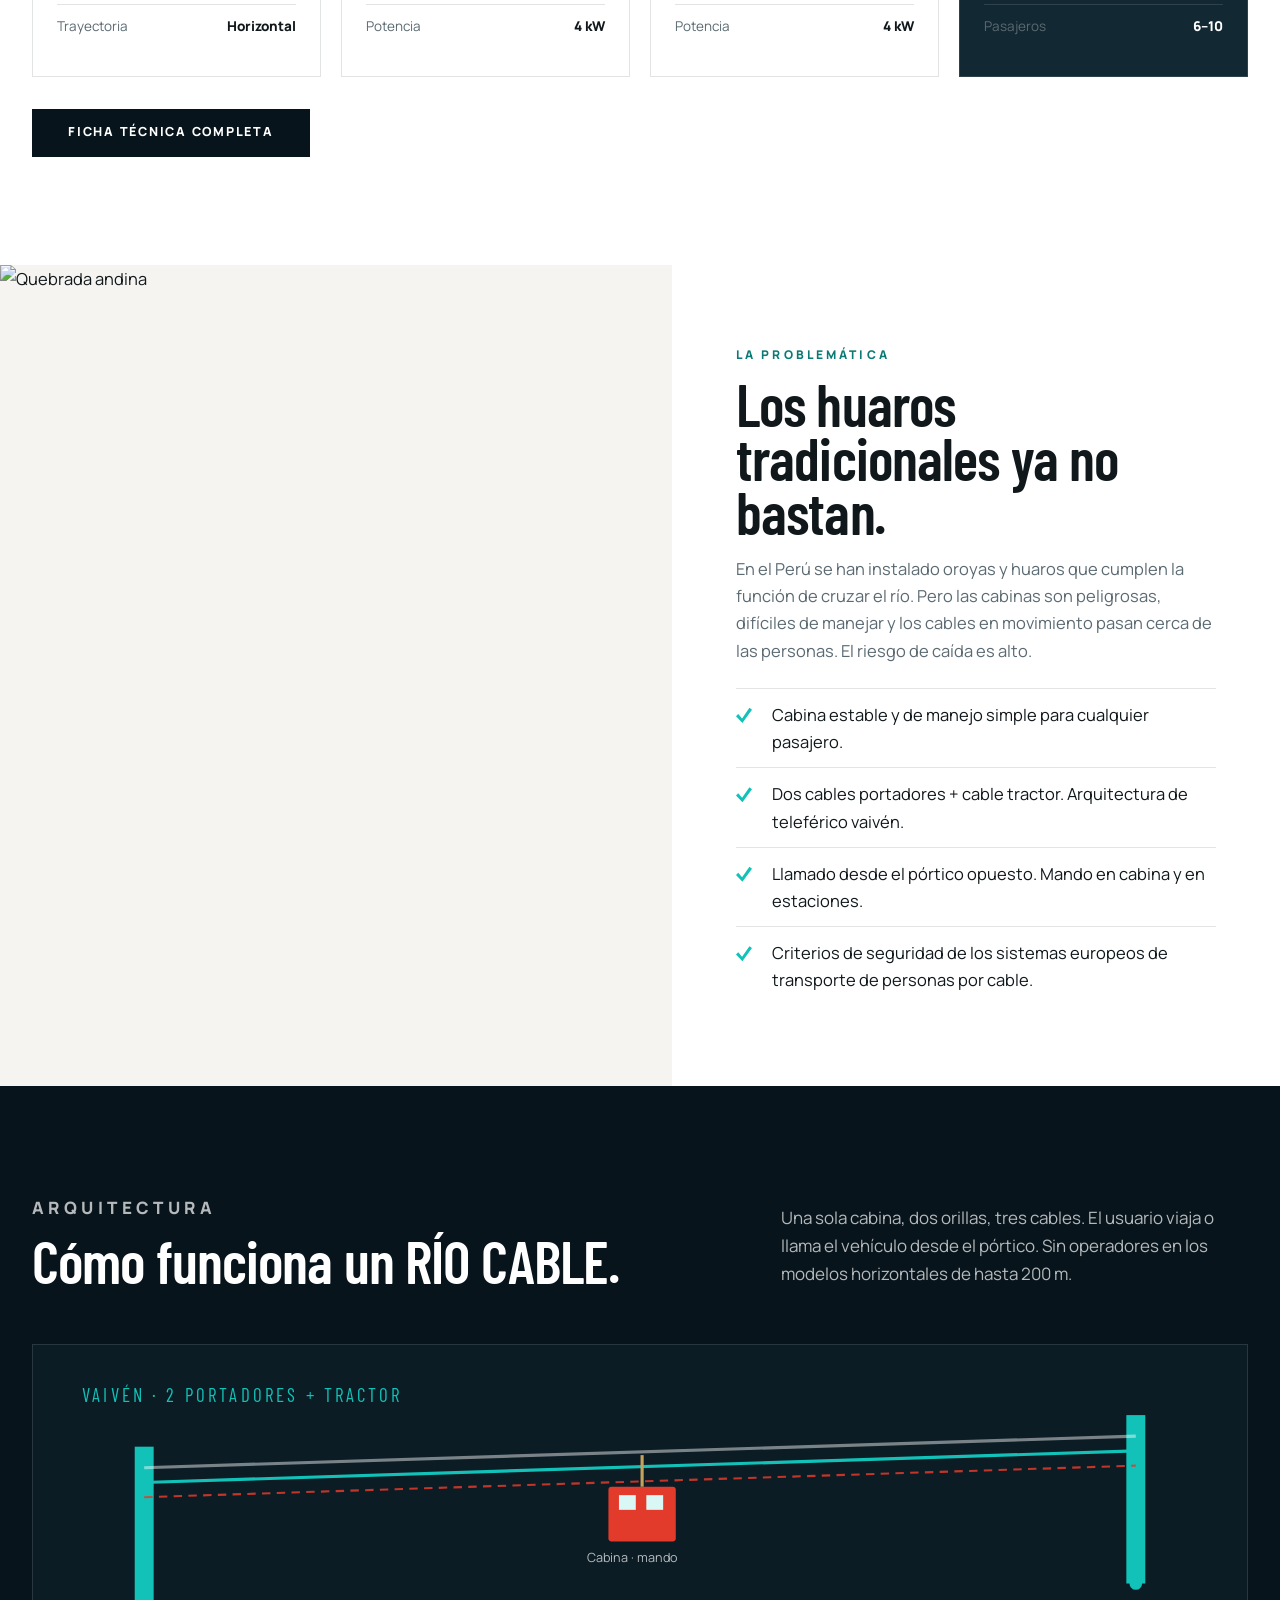
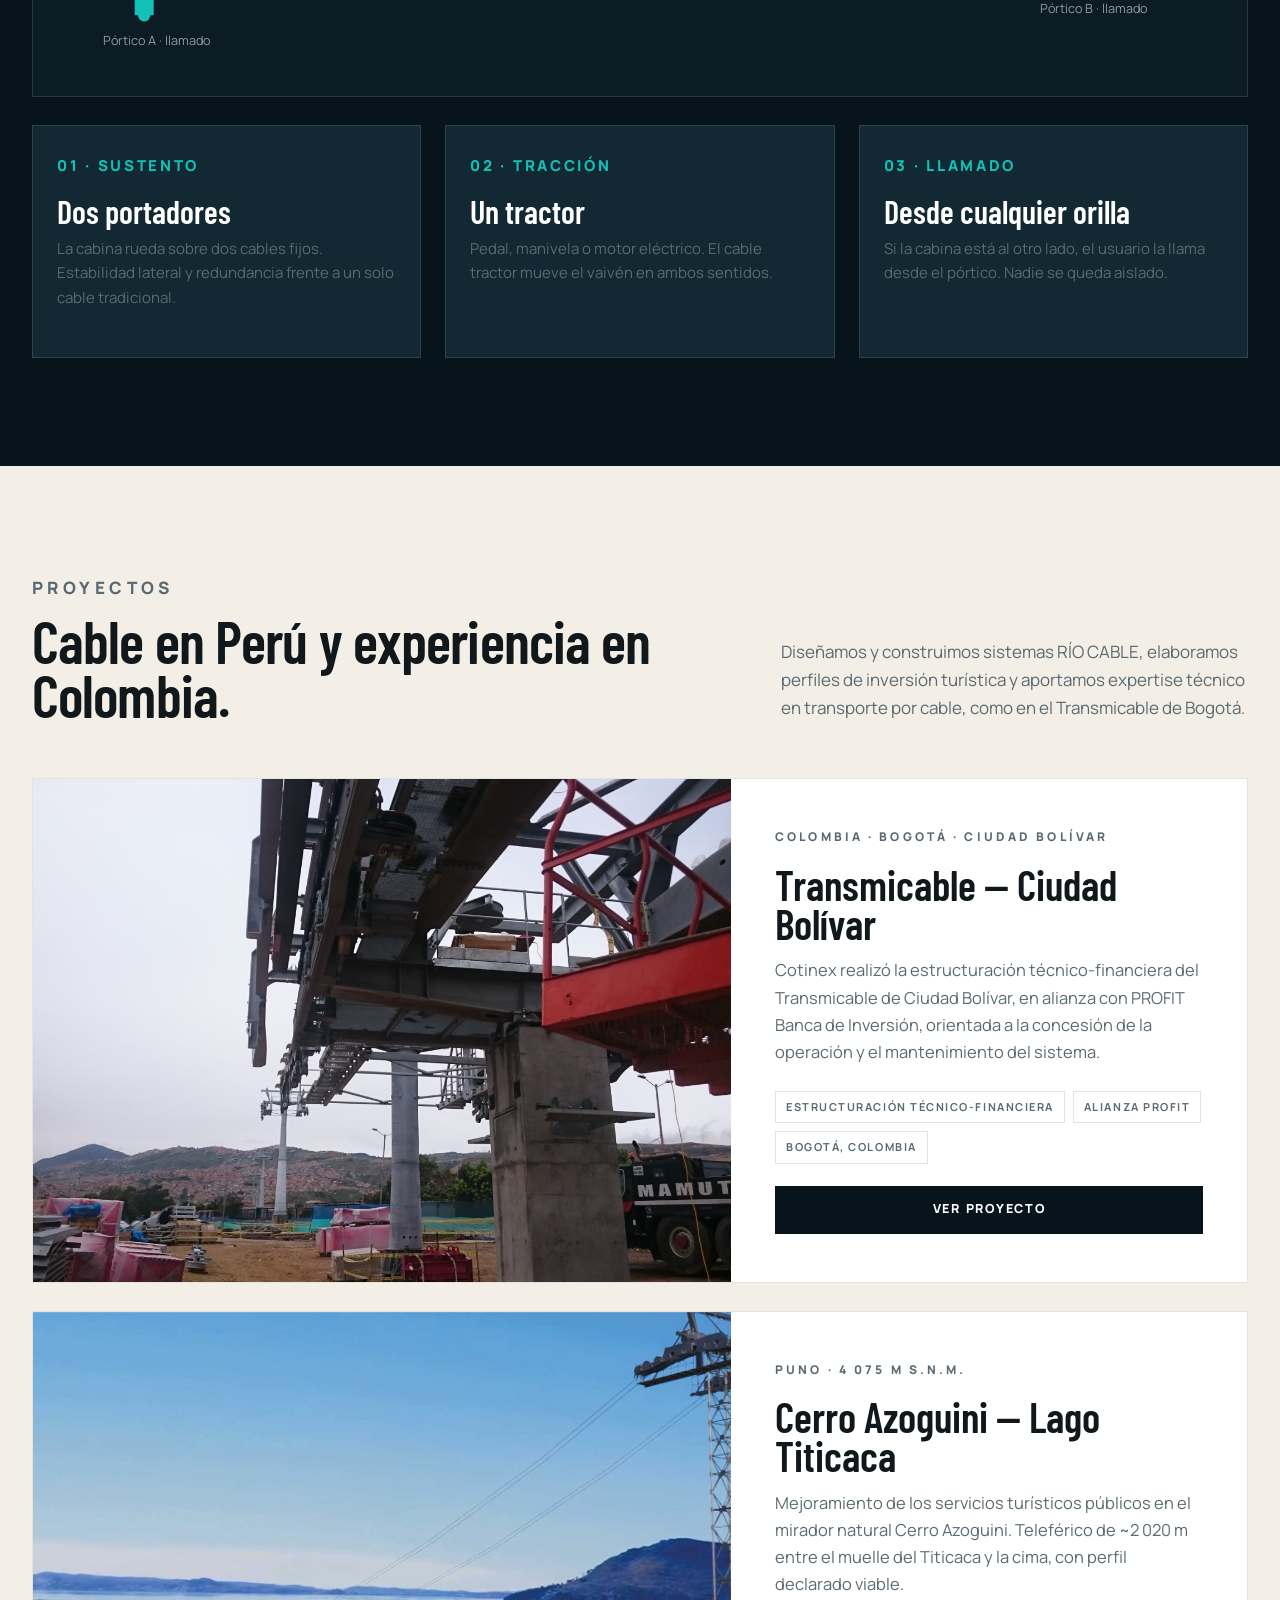
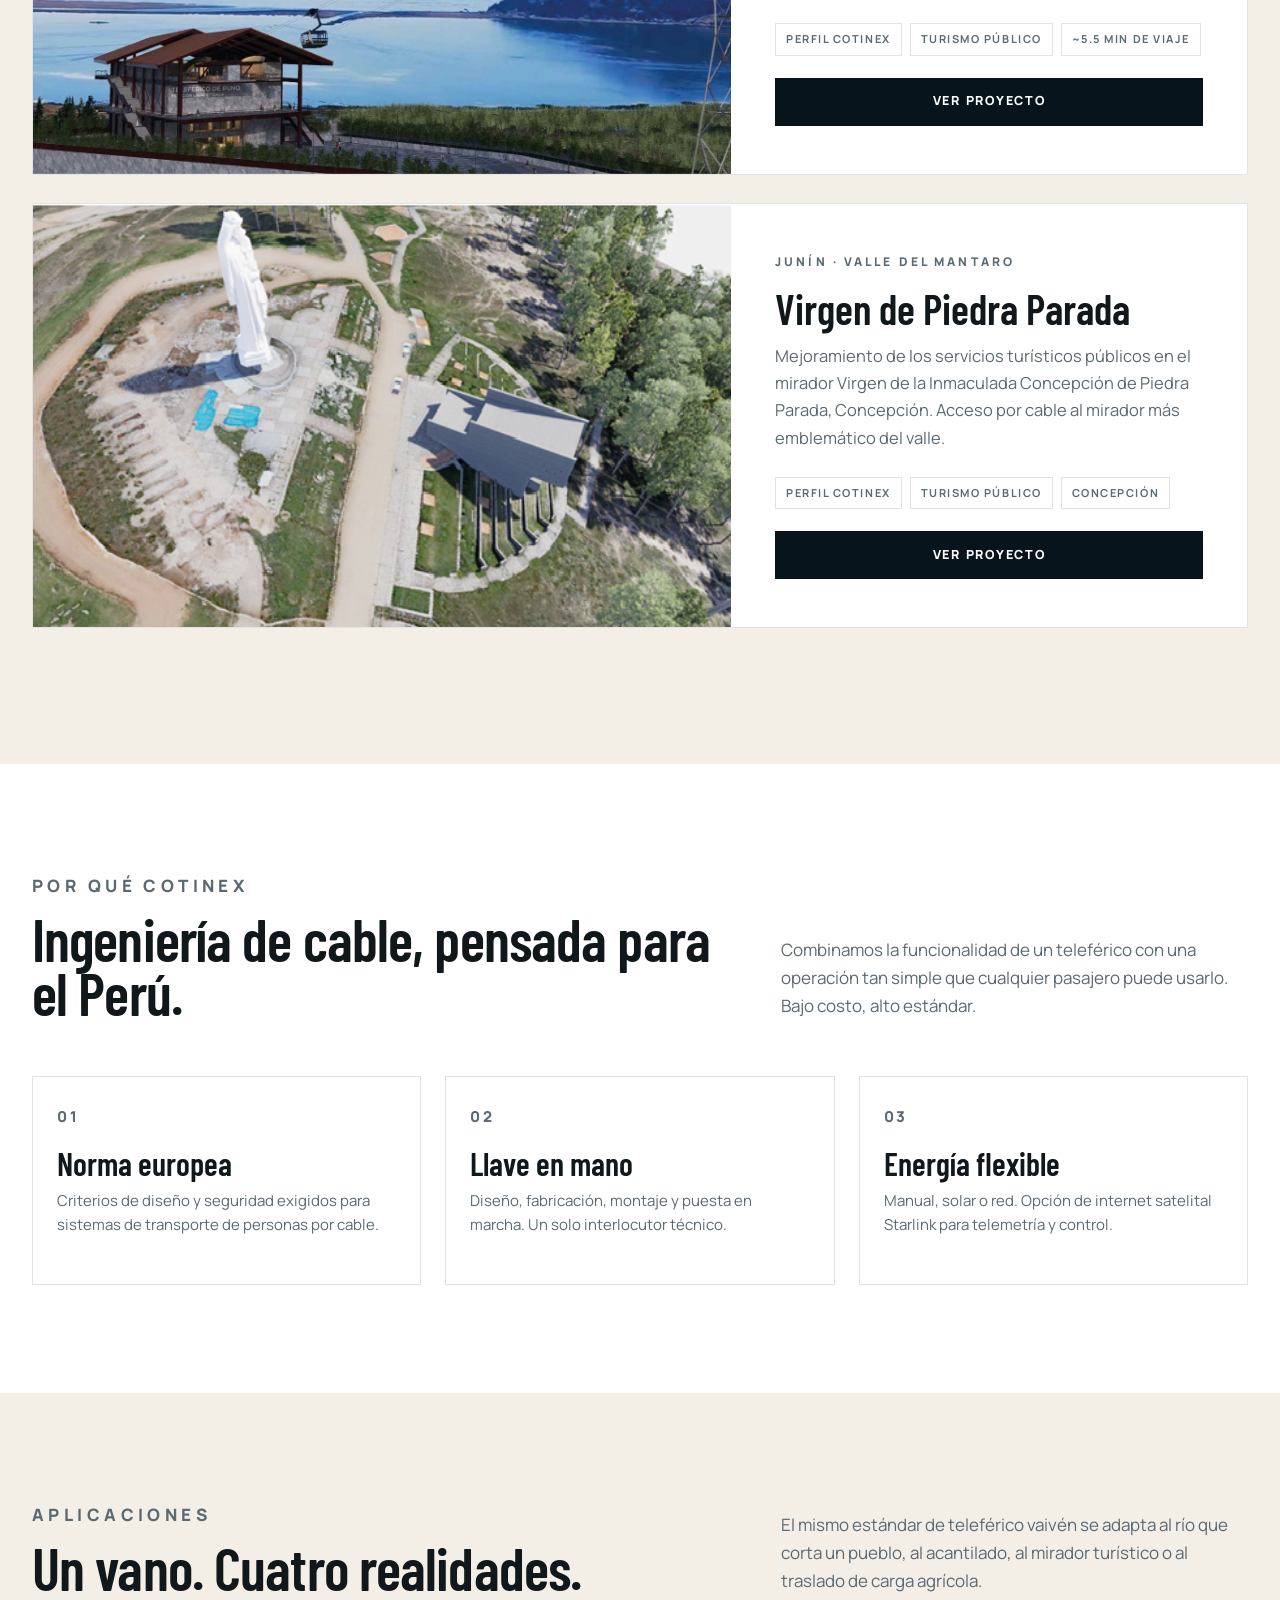
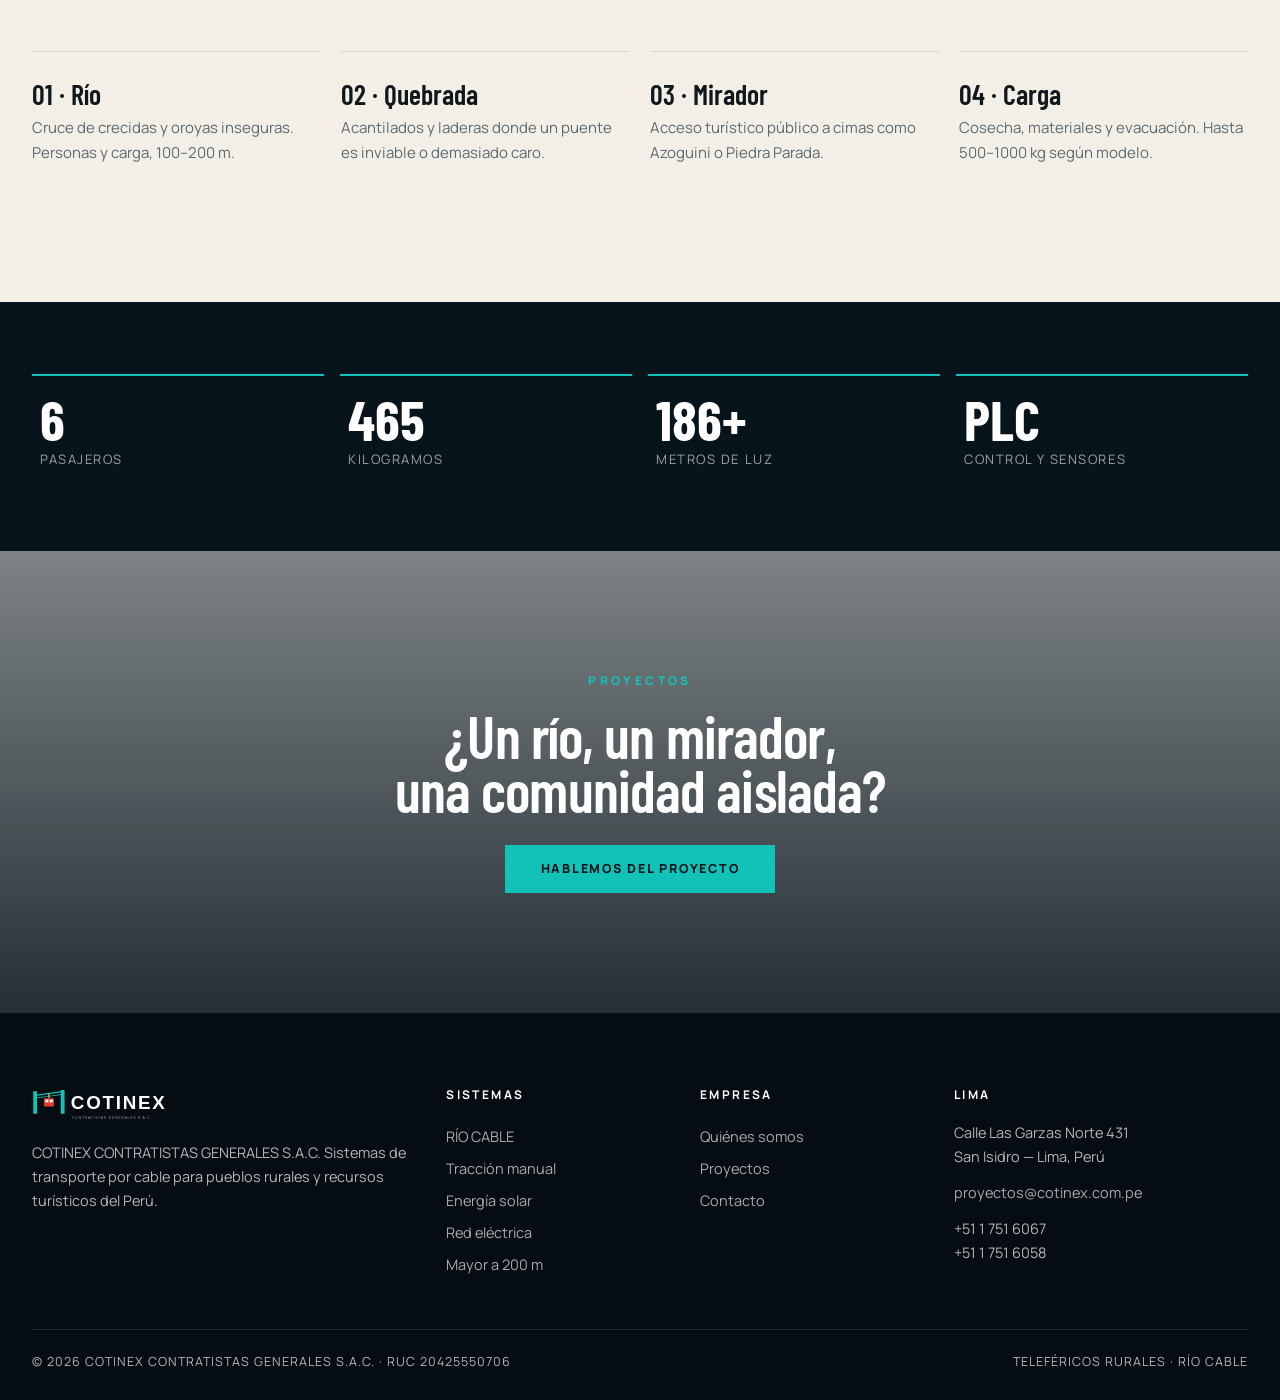
==== commit 462fdcc5: "Actualiza proyectos Colombia, fotos catálogo y CTA" ====
--- a/index.html
+++ b/index.html
@@ -1,4 +1,4 @@
-<!DOCTYPE html>
+﻿<!DOCTYPE html>
 <html lang="es">
 <head>
   <meta charset="utf-8">
@@ -193,10 +193,28 @@
         <div class="sec-head inview">
           <div>
             <p class="overline">Proyectos</p>
-            <h2>Huaros construidos y perfiles turísticos.</h2>
-          </div>
-          <p>Diseñamos y construimos sistemas RÍO CABLE. También elaboramos perfiles de inversión para mejorar servicios turísticos públicos en recursos de alta montaña.</p>
-        </div>
+            <h2>Cable en Perú y experiencia en Colombia.</h2>
+          </div>
+          <p>Diseñamos y construimos sistemas RÍO CABLE, elaboramos perfiles de inversión turística y aportamos expertise técnico en transporte por cable, como en el Transmicable de Bogotá.</p>
+        </div>
+
+        <article class="project inview">
+          <div class="project__media">
+            <img src="images/transmicable-bogota.jpg" alt="Estación del sistema Transmicable en Ciudad Bolívar, Bogotá" width="1600" height="1066">
+          </div>
+          <div class="project__body">
+            <p class="overline">Colombia · Bogotá · Ciudad Bolívar</p>
+            <h3>Transmicable — Ciudad Bolívar</h3>
+            <p>Cotinex realizó la estructuración técnico-financiera del Transmicable de Ciudad Bolívar, en alianza con PROFIT Banca de Inversión, orientada a la concesión de la operación y el mantenimiento del sistema.</p>
+            <div class="meta-row">
+              <span>Estructuración técnico-financiera</span>
+              <span>Alianza PROFIT</span>
+              <span>Bogotá, Colombia</span>
+            </div>
+            <a class="btn btn--dark" href="proyectos.html#transmicable">Ver proyecto</a>
+          </div>
+        </article>
+
         <article class="project inview">
           <div class="project__media">
             <img src="images/azoguini.svg" alt="Lago Titicaca, Puno" width="1600" height="1066">
@@ -304,7 +322,7 @@
       <div class="footer__grid">
         <div>
           <img src="images/logo-white.svg" alt="COTINEX" style="height:40px;width:auto;margin-bottom:16px">
-          <p>COTINEX S.A.C. Sistemas de transporte por cable para pueblos rurales y recursos turísticos del Perú.</p>
+          <p>COTINEX CONTRATISTAS GENERALES S.A.C. Sistemas de transporte por cable para pueblos rurales y recursos turísticos del Perú.</p>
         </div>
         <div>
           <h4>Sistemas</h4>
@@ -328,7 +346,7 @@
         </div>
       </div>
       <div class="footer__copy">
-        <span>© <span data-year></span> COTINEX S.A.C. · RUC 20425550706</span>
+        <span>© <span data-year></span> COTINEX CONTRATISTAS GENERALES S.A.C. · RUC 20425550706</span>
         <span>Teleféricos rurales · RÍO CABLE</span>
       </div>
     </div>
--- a/css/main.css
+++ b/css/main.css
@@ -27,18 +27,30 @@
 
 .nav{position:fixed;inset:0 0 auto 0;height:var(--nav-h);z-index:200;display:flex;align-items:center;justify-content:space-between;padding:0 40px;transition:background .4s var(--ease),box-shadow .4s,backdrop-filter .4s}
 .nav.is-solid{background:rgba(7,20,27,.94);backdrop-filter:blur(18px);box-shadow:0 12px 40px rgba(0,0,0,.22)}
-.nav__logo{width:196px;flex-shrink:0;display:flex;align-items:center}
+ .nav__logo{width:210px;flex-shrink:0;display:flex;align-items:center}
 .nav__logo img{height:44px;width:auto}
-.nav__links{display:flex;gap:36px;align-items:center}
+.nav__links{display:flex;gap:28px;align-items:center}
 .nav__links a{font-size:12.5px;letter-spacing:.18em;text-transform:uppercase;font-weight:700;color:rgba(255,255,255,.78);position:relative;padding:6px 0}
 .nav__links a:hover,.nav__links a.is-active{color:#fff}
 .nav__links a.is-active::after{content:"";position:absolute;left:0;right:0;bottom:0;height:2px;background:var(--teal)}
+/* CTA nav: una sola línea, padding lateral y sin encogerse */
+.nav__links a.btn{
+  flex-shrink:0;
+  white-space:nowrap;
+  padding:0 28px;
+  height:44px;
+  box-sizing:border-box;
+  color:var(--navy);
+  letter-spacing:.1em;
+  line-height:1;
+}
+.nav__links a.btn:hover{color:var(--navy)}
 .nav__toggle{display:none;width:44px;height:44px;background:transparent;border:0;cursor:pointer;z-index:210}
 .nav__toggle span{display:block;width:22px;height:2px;background:#fff;margin:5px auto;transition:.3s}
 .nav__toggle[aria-expanded="true"] span:nth-child(1){transform:translateY(7px) rotate(45deg)}
 .nav__toggle[aria-expanded="true"] span:nth-child(2){opacity:0}
 .nav__toggle[aria-expanded="true"] span:nth-child(3){transform:translateY(-7px) rotate(-45deg)}
-.btn{display:inline-flex;align-items:center;justify-content:center;gap:10px;height:48px;padding:0 24px;border:0;cursor:pointer;font-weight:800;font-size:12.5px;letter-spacing:.14em;text-transform:uppercase;transition:transform .2s var(--ease),background .2s,color .2s,border-color .2s,box-shadow .2s}
+.btn{display:inline-flex;align-items:center;justify-content:center;gap:10px;height:48px;padding:0 36px;border:0;cursor:pointer;font-weight:800;font-size:12.5px;letter-spacing:.14em;text-transform:uppercase;transition:transform .2s var(--ease),background .2s,color .2s,border-color .2s,box-shadow .2s}
 .btn:hover{transform:translateY(-2px)}
 .btn--teal{background:var(--teal);color:var(--navy)}
 .btn--teal:hover{background:#3fd4cb;box-shadow:0 12px 28px rgba(18,194,184,.28)}
@@ -48,8 +60,8 @@
 .btn--dark:hover{background:#0e2430}
 .btn--outline{background:transparent;color:var(--navy);border:1px solid var(--navy)}
 .btn--outline:hover{background:var(--navy);color:#fff}
-.nav__links .btn{color:var(--navy)}
-.nav__links .btn:hover{color:var(--navy)}
+
+
 
 .hero{position:relative;min-height:100vh;min-height:100dvh;display:flex;align-items:flex-end;color:#fff;overflow:hidden;background:var(--navy)}
 .hero__media{position:absolute;inset:0}
@@ -215,4 +227,4 @@
   *,*::before,*::after{animation:none !important;transition:none !important}
   .hero__media img{transform:none}
   .js .inview,.reveal{opacity:1;transform:none}
-}+}
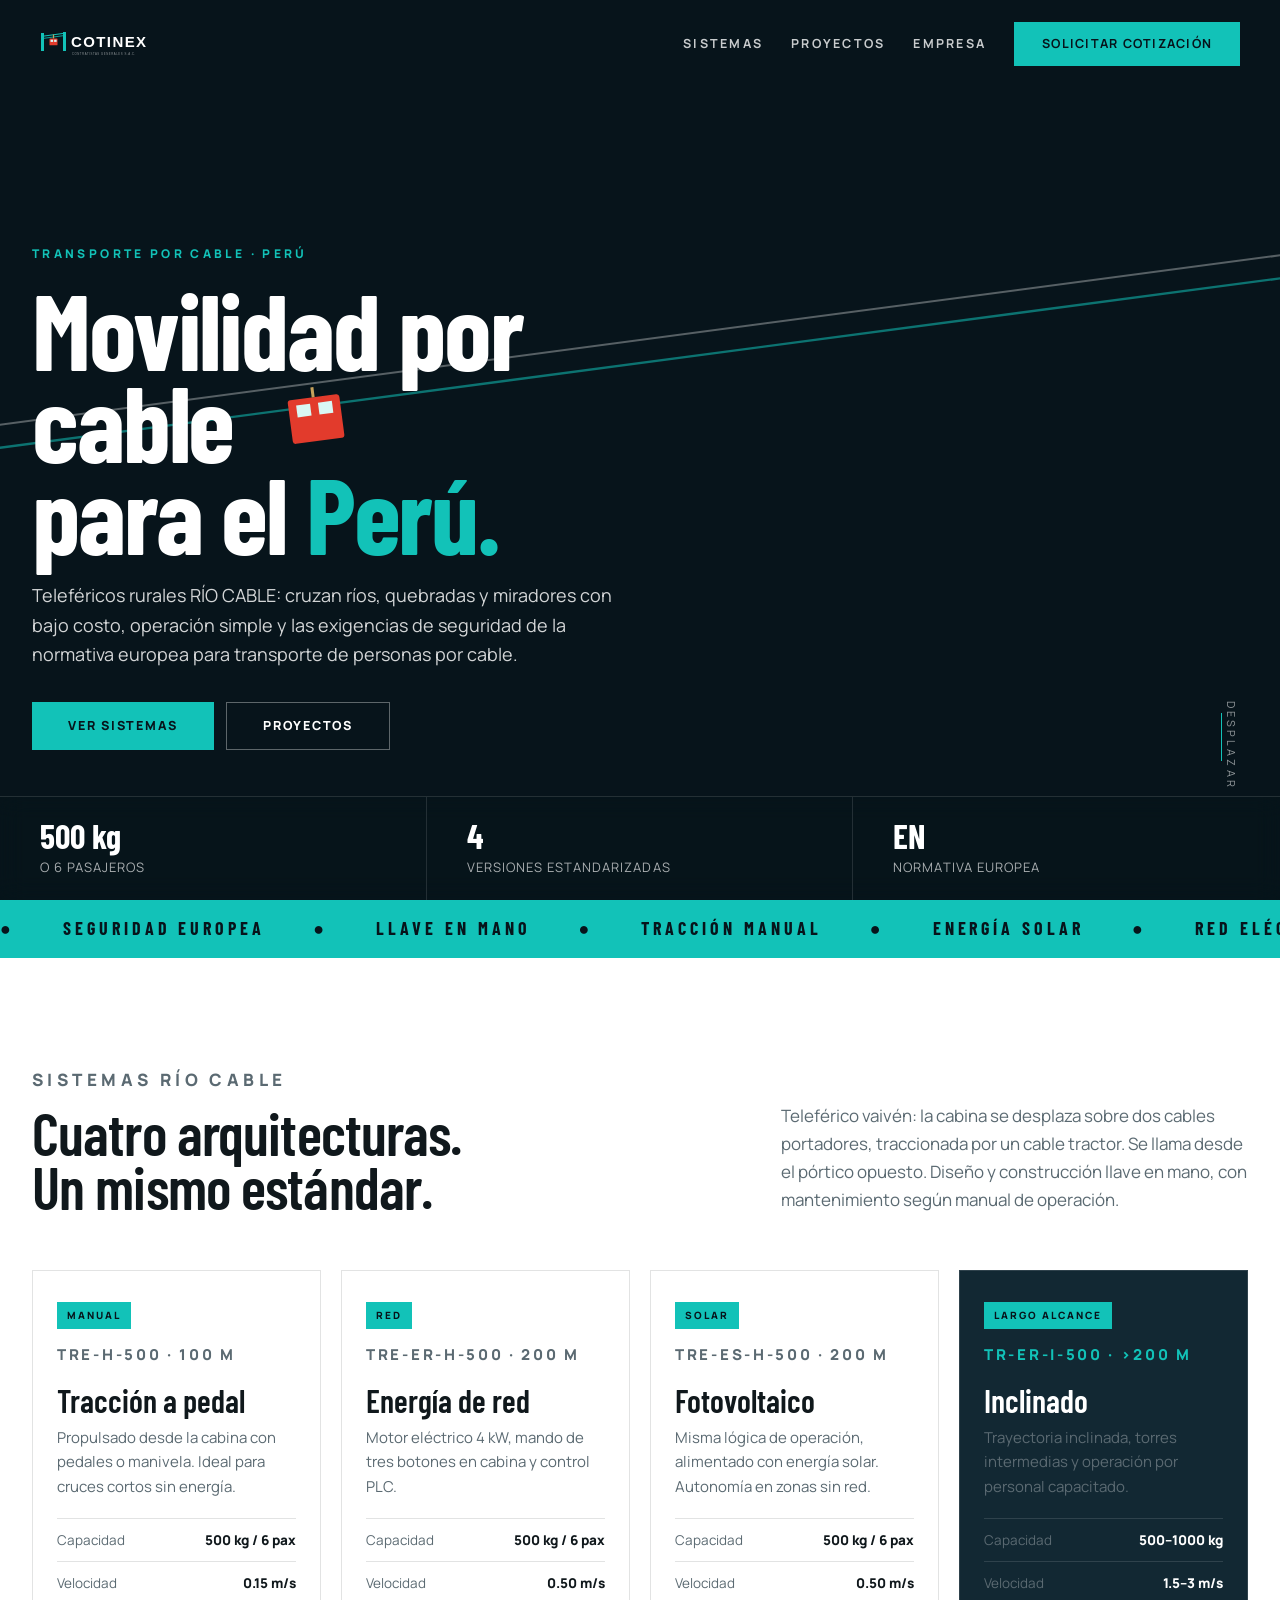
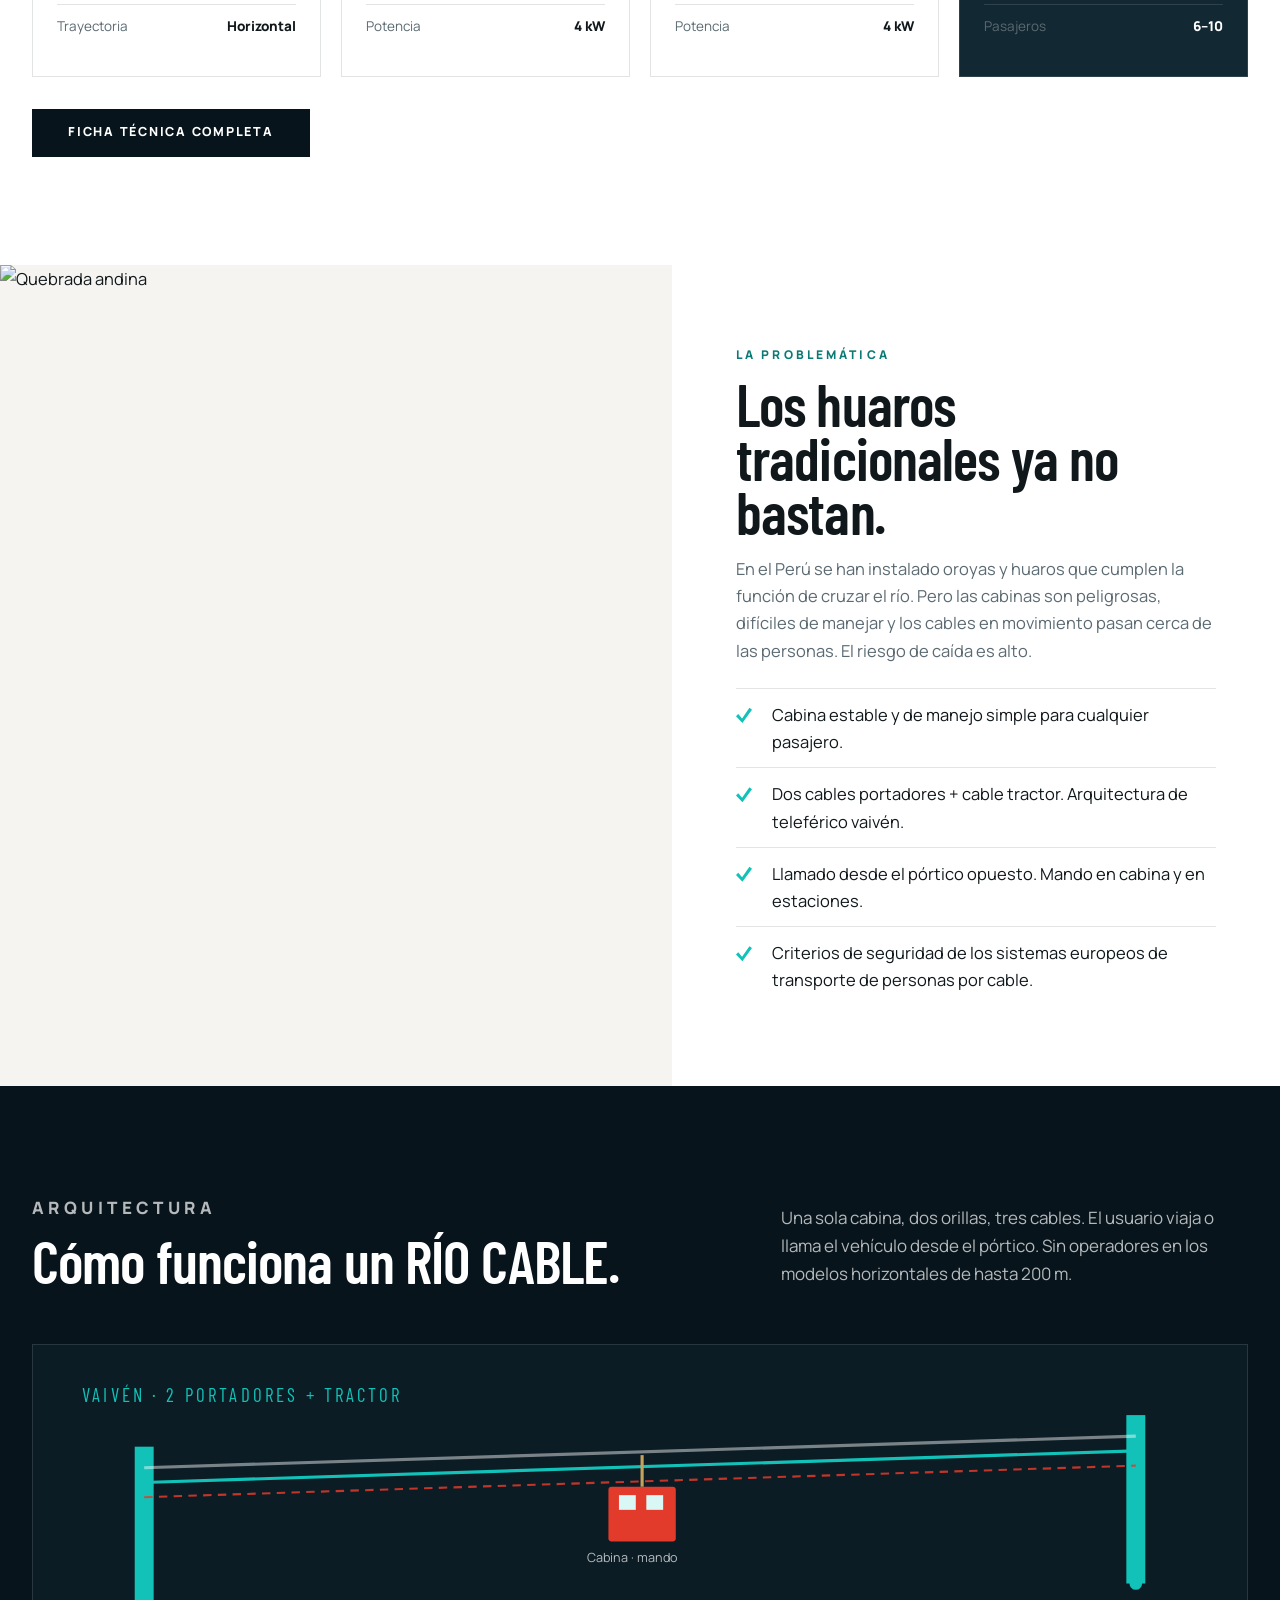
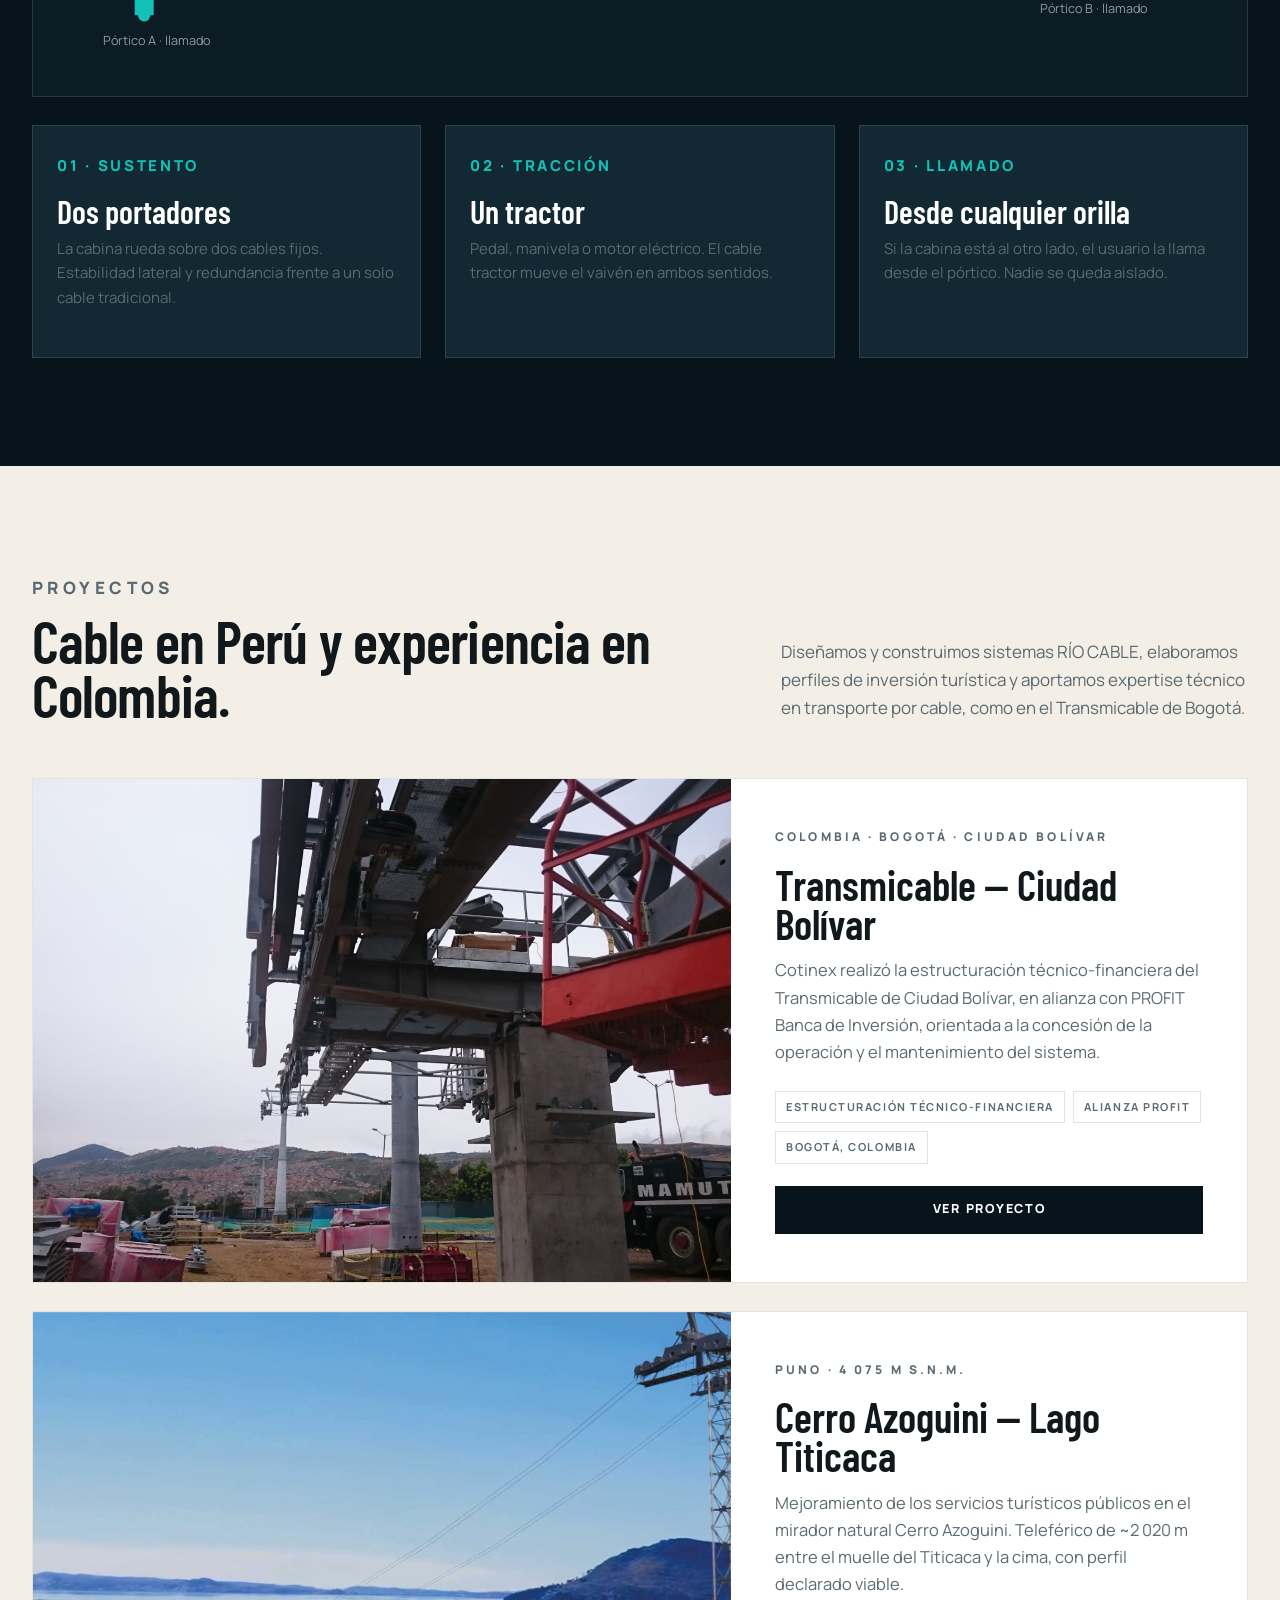
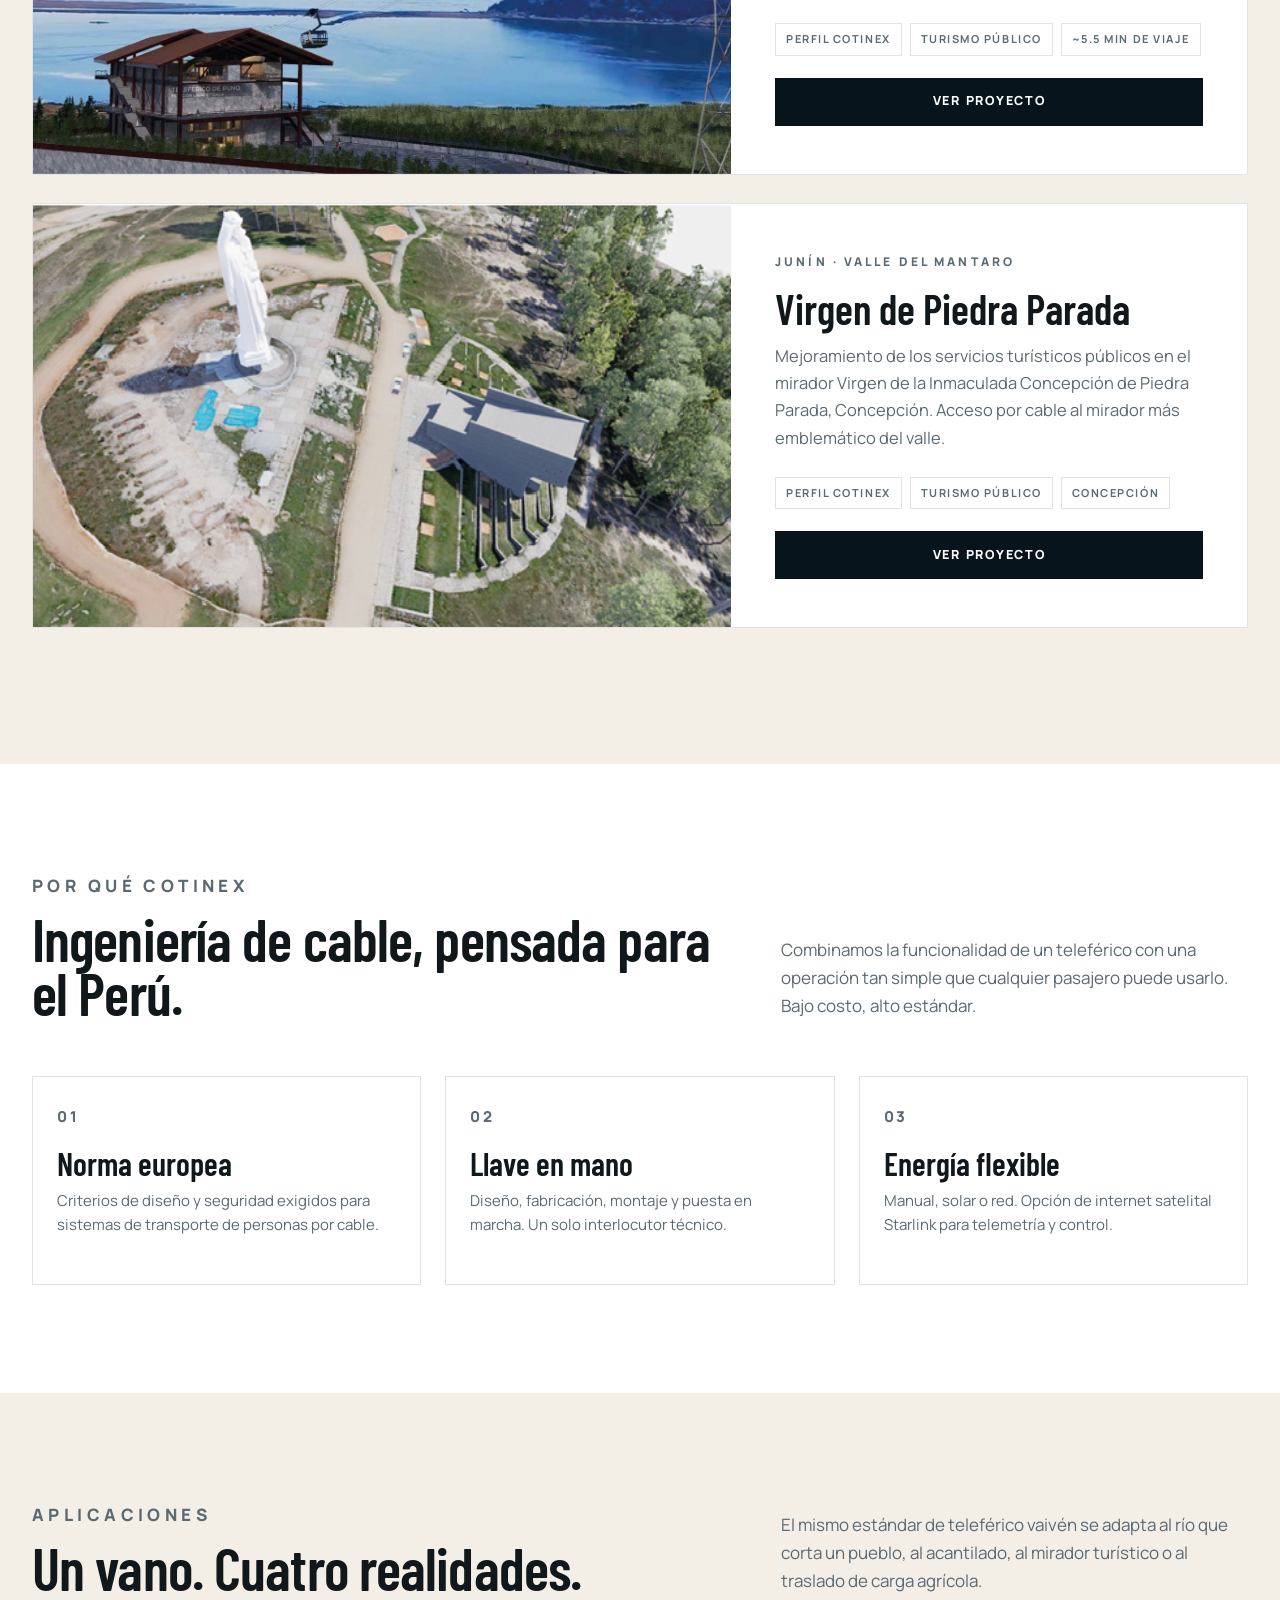
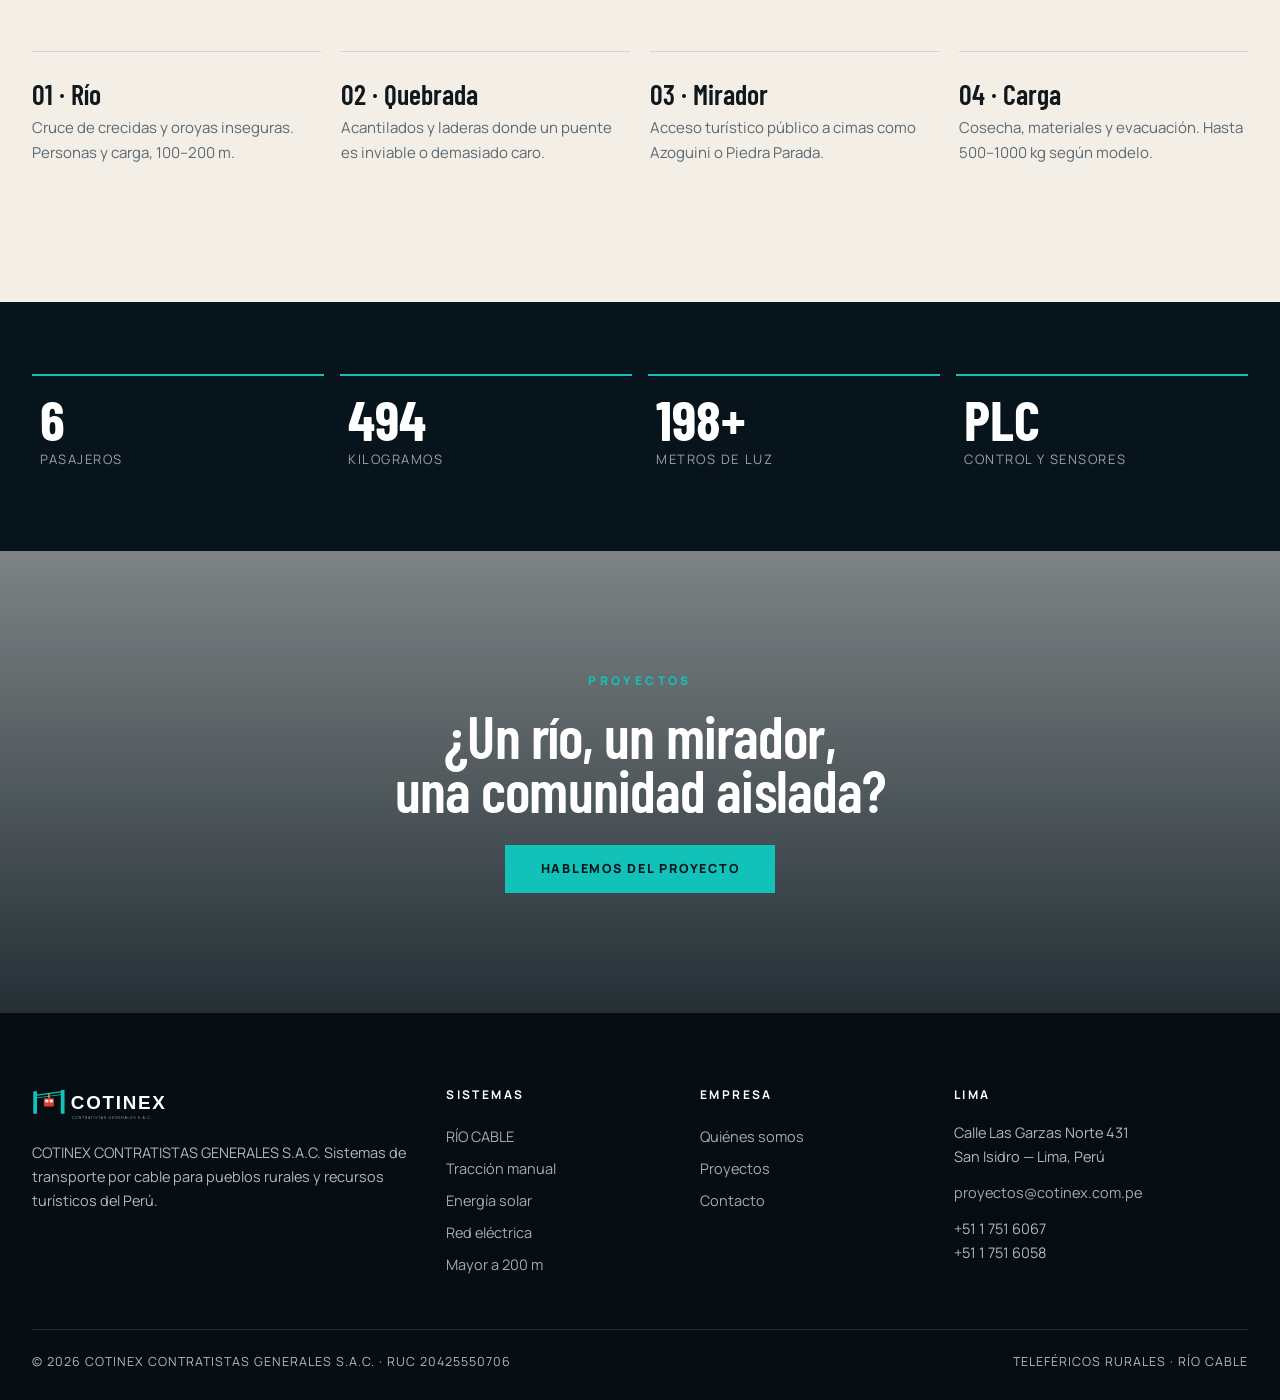
==== commit 0b629b91: "Corrige favicon, agrega favicon.ico e imagen para compartir" ====
--- a/index.html
+++ b/index.html
@@ -10,6 +10,11 @@
   <meta property="og:description" content="Movilidad por cable para la geografía real del Perú: segura, simple y de bajo costo.">
   <meta property="og:type" content="website">
   <meta property="og:locale" content="es_PE">
+  <meta property="og:image" content="https://cotinex.com.pe/images/og-cotinex.jpg">
+  <meta property="og:image:width" content="1200">
+  <meta property="og:image:height" content="630">
+  <meta property="og:url" content="https://cotinex.com.pe/">
+  <meta name="twitter:card" content="summary_large_image">
   <link rel="icon" href="images/favicon.svg" type="image/svg+xml">
   <link rel="preconnect" href="https://fonts.googleapis.com">
   <link rel="preconnect" href="https://fonts.gstatic.com" crossorigin>
--- a/css/main.css
+++ b/css/main.css
@@ -228,3 +228,17 @@
   .hero__media img{transform:none}
   .js .inview,.reveal{opacity:1;transform:none}
 }
+
+/* Video institucional (Empresa) — mismo marco que .project / .card */
+.video-embed{
+  margin-top:40px;
+  overflow:hidden;
+  border:1px solid var(--line);
+  background:#000;
+}
+.video-embed video{
+  width:100%;
+  height:auto;
+  display:block;
+  background:#000;
+}
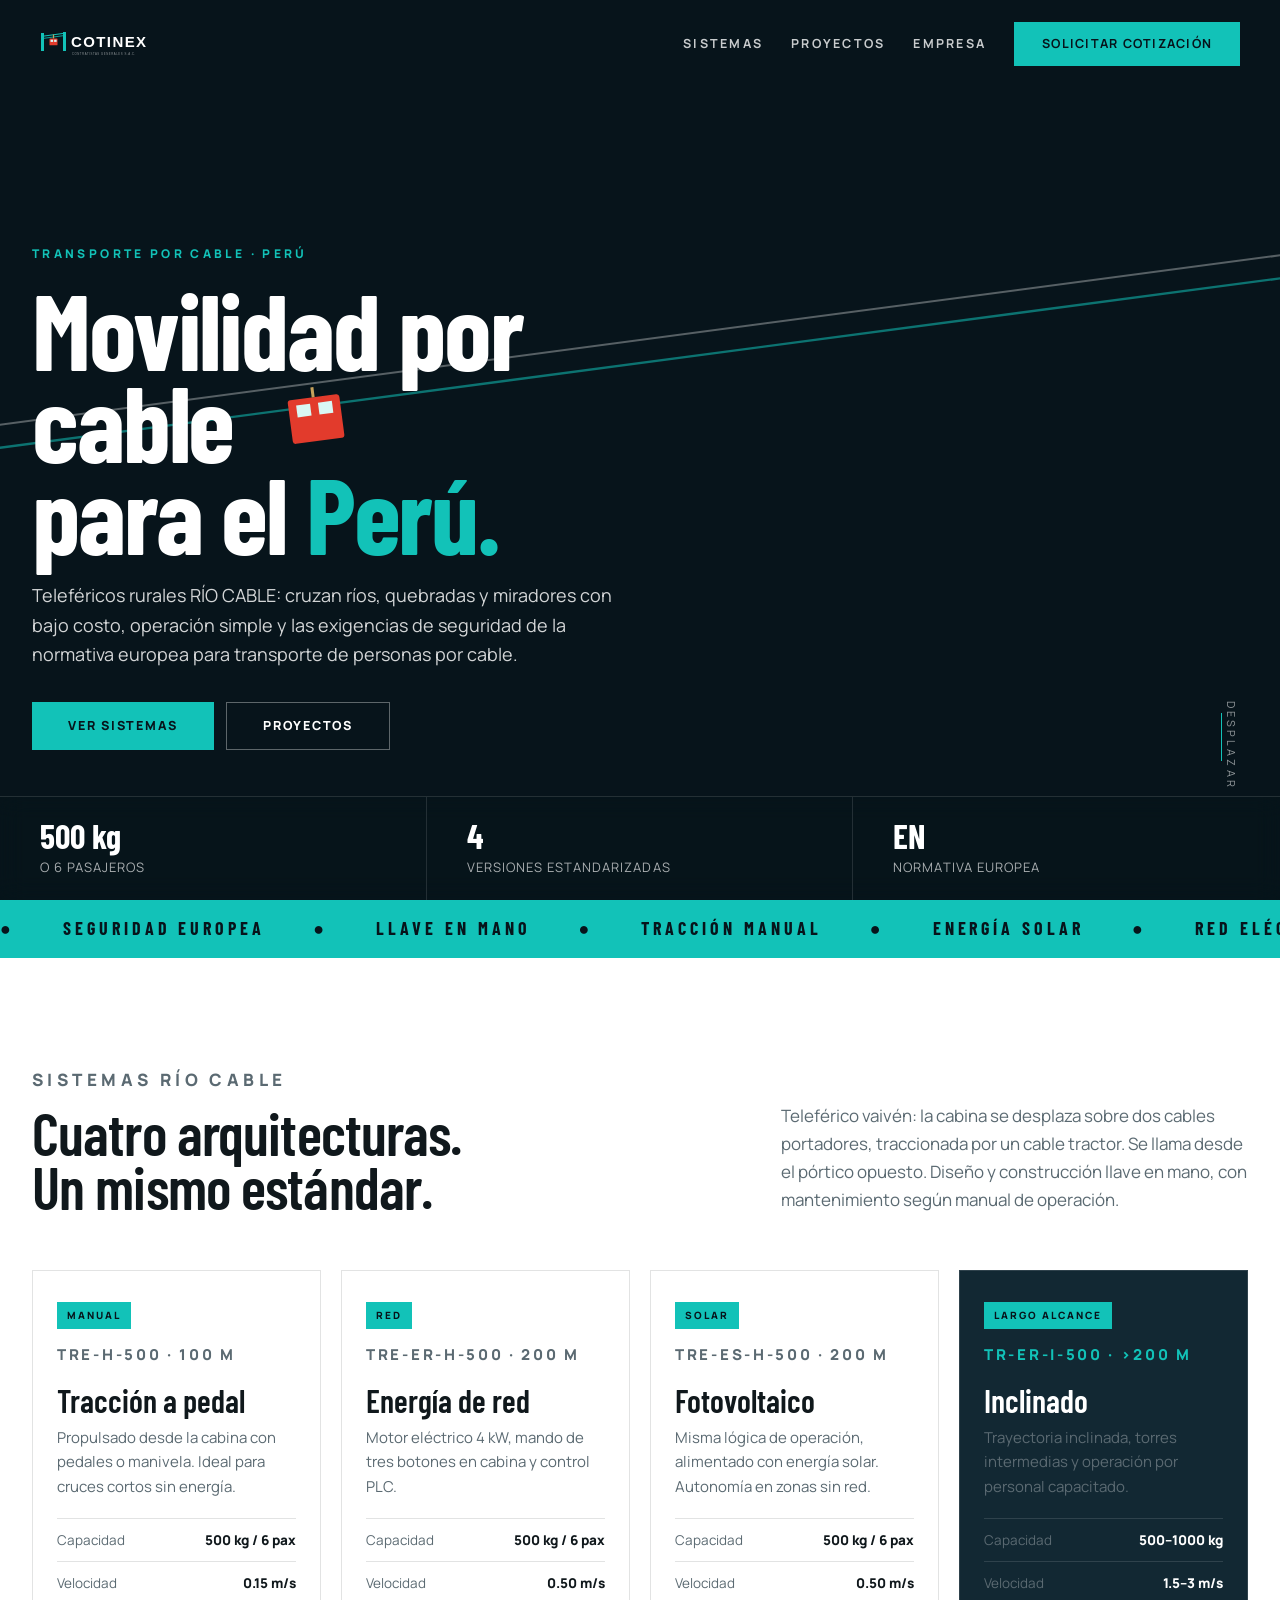
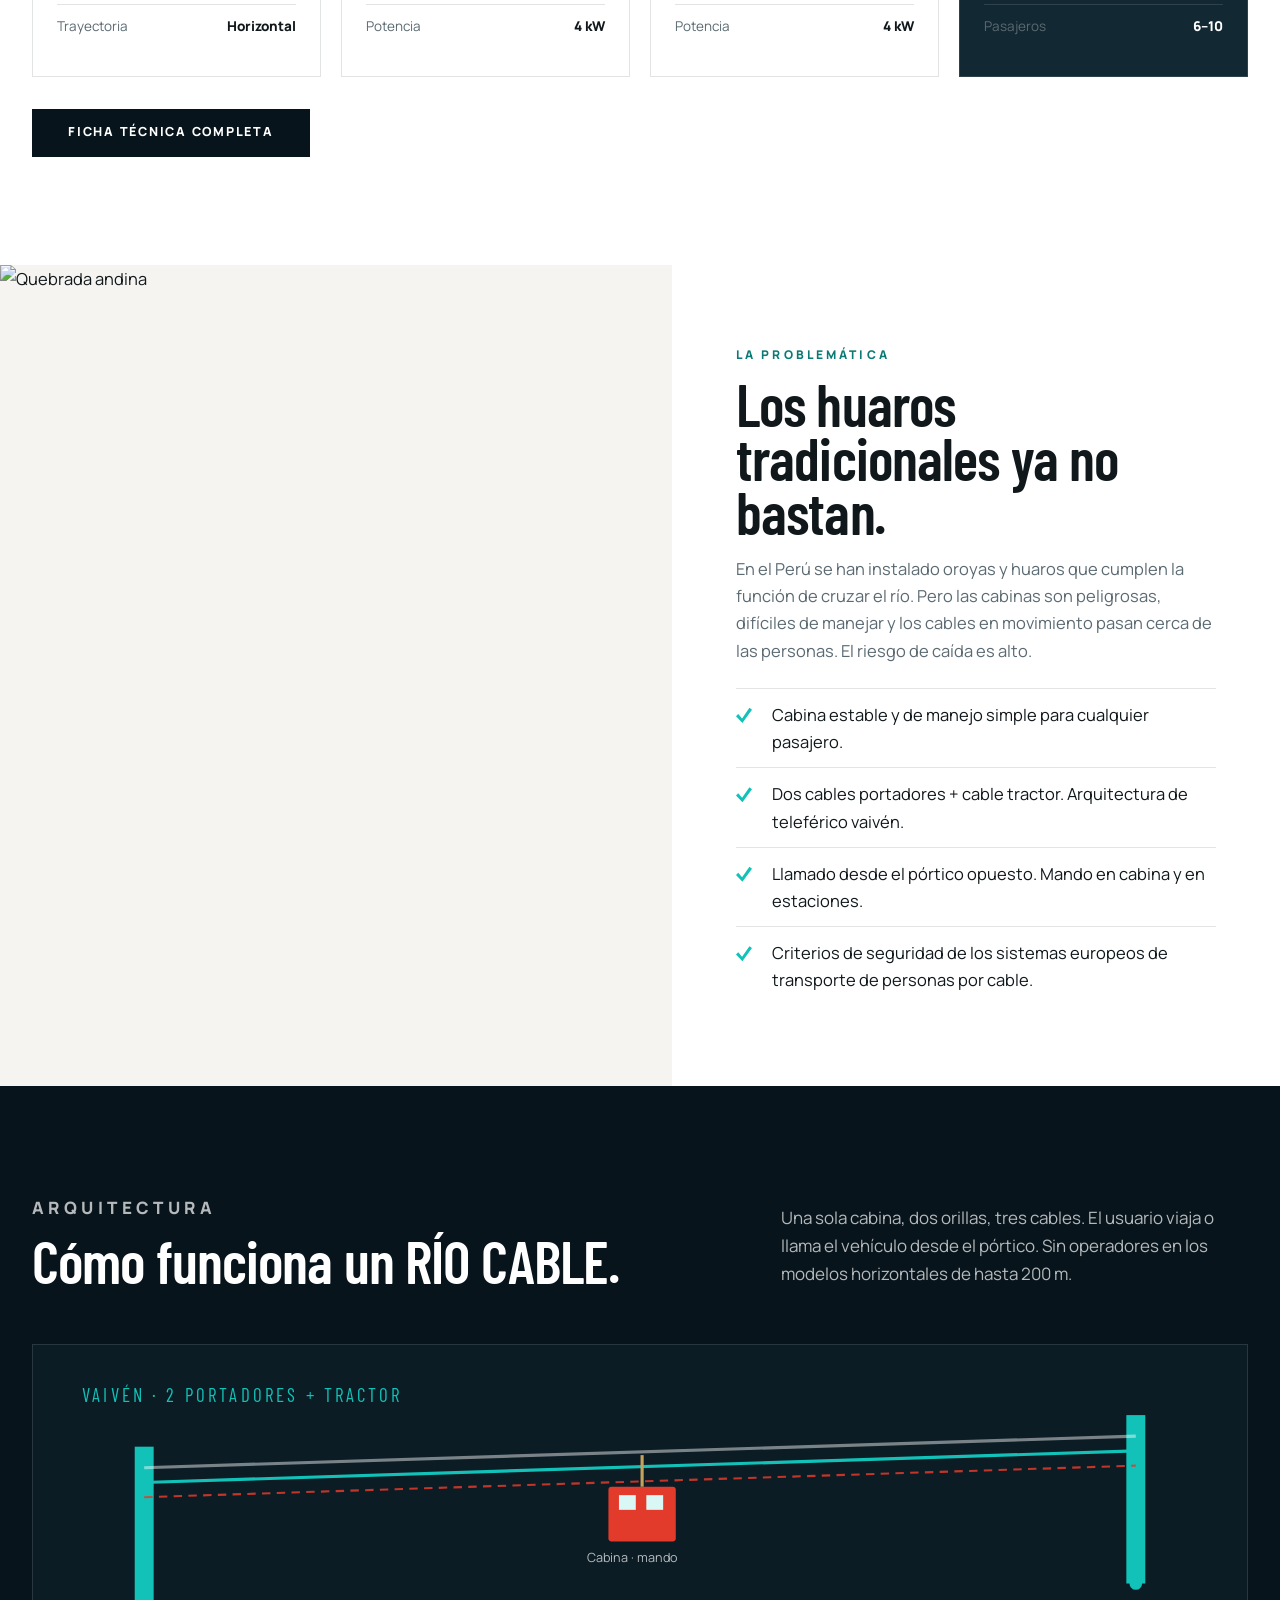
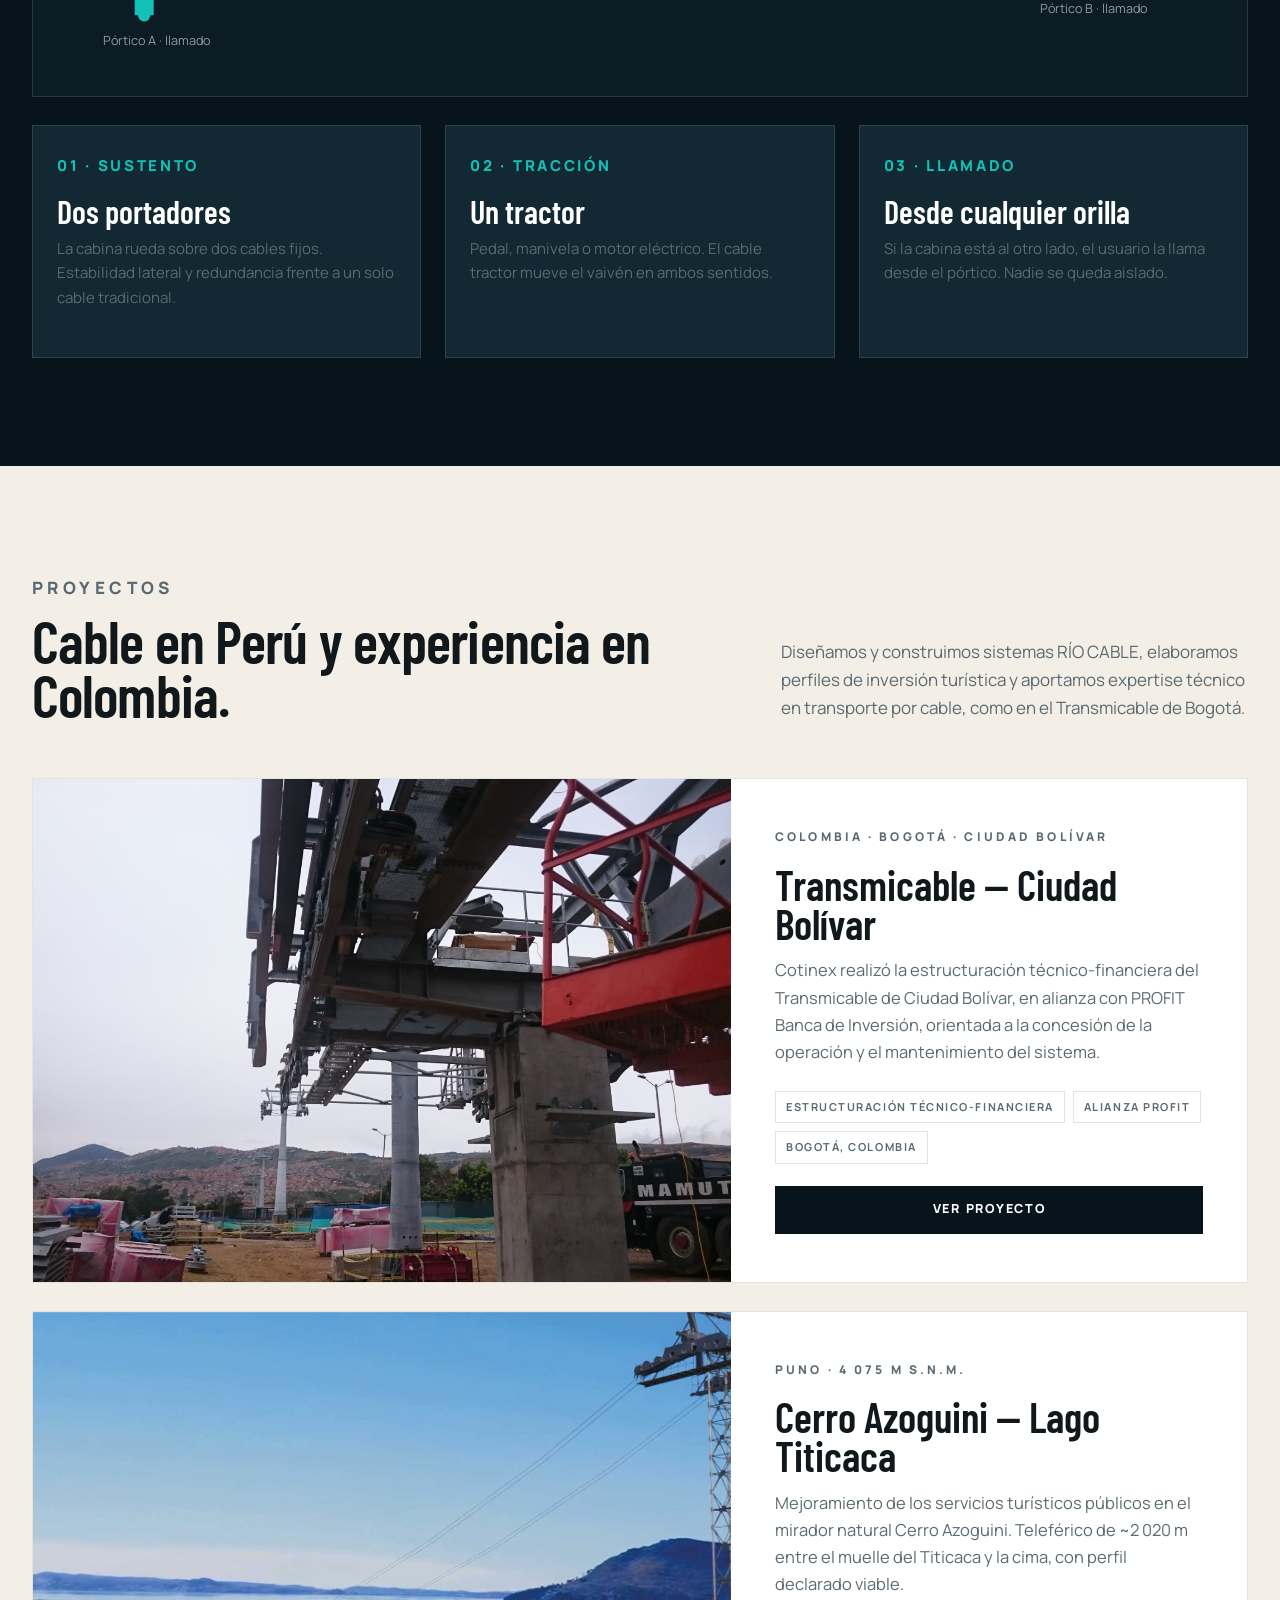
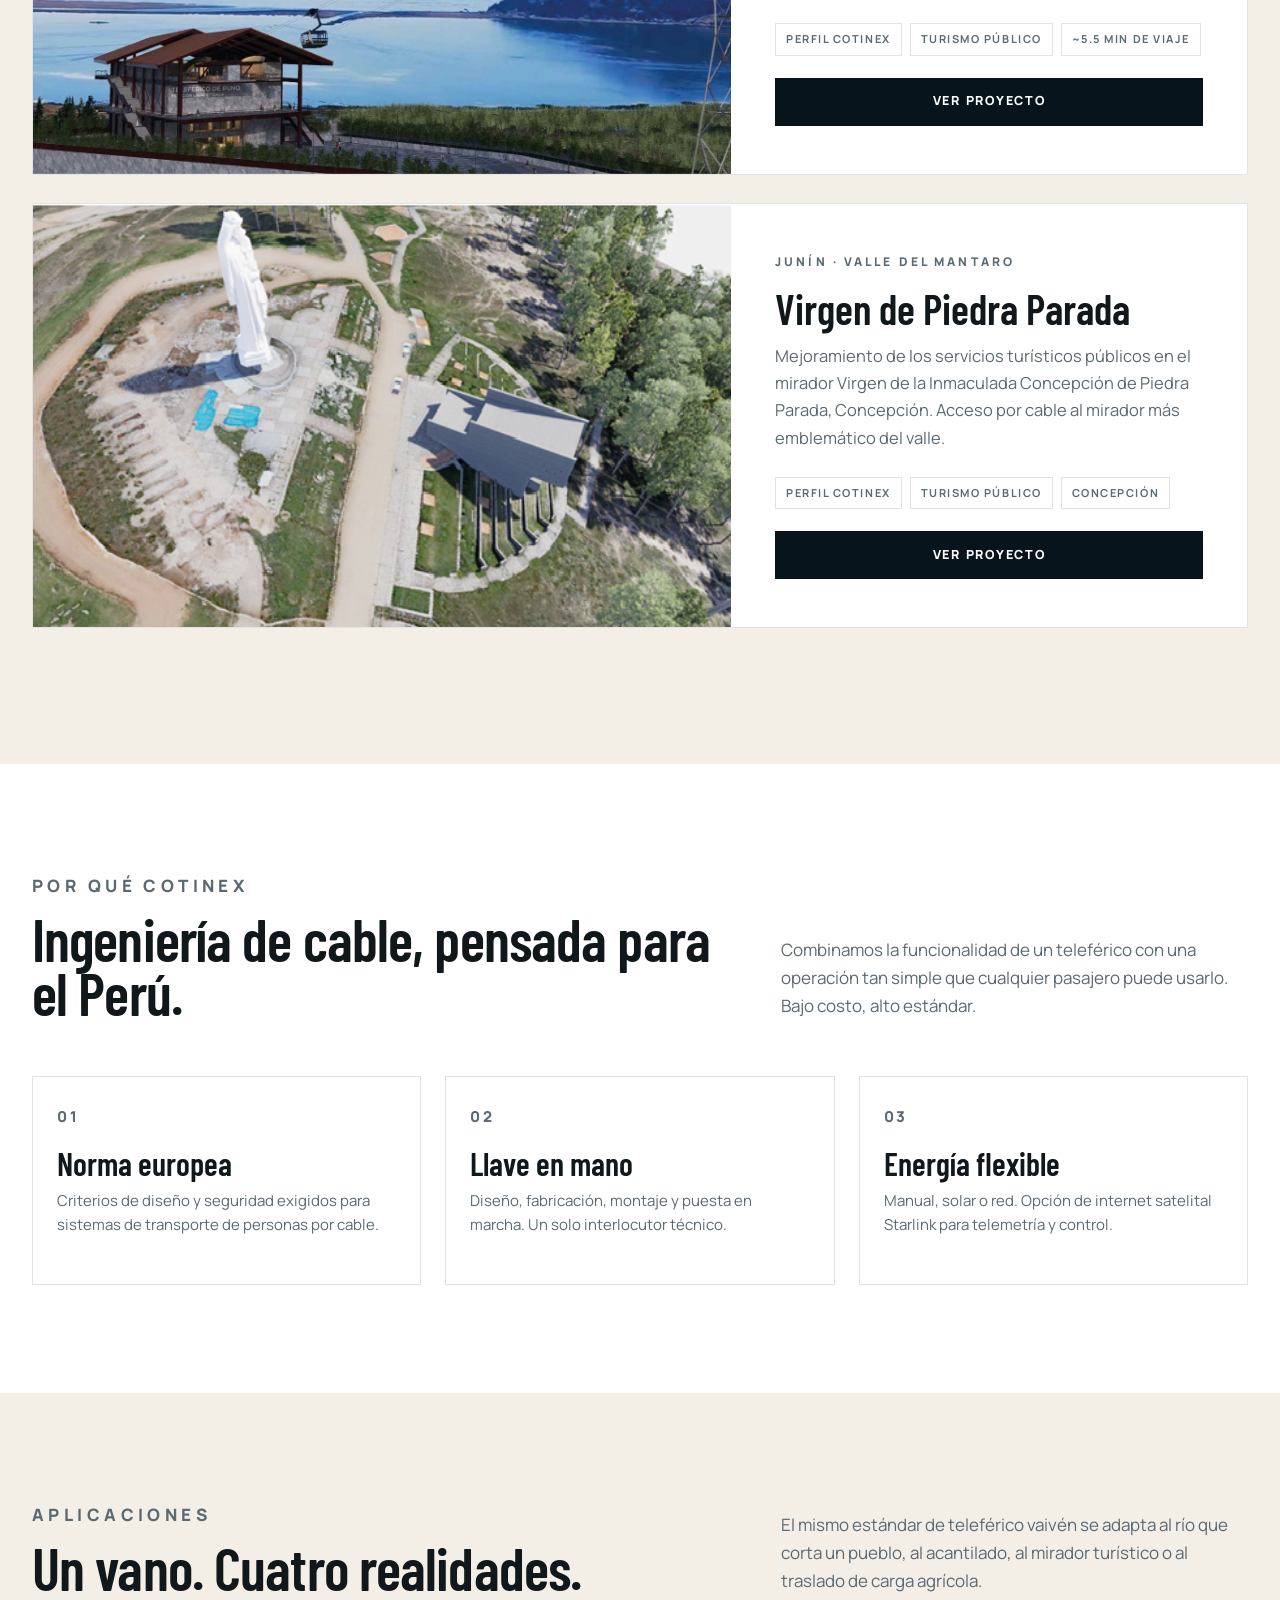
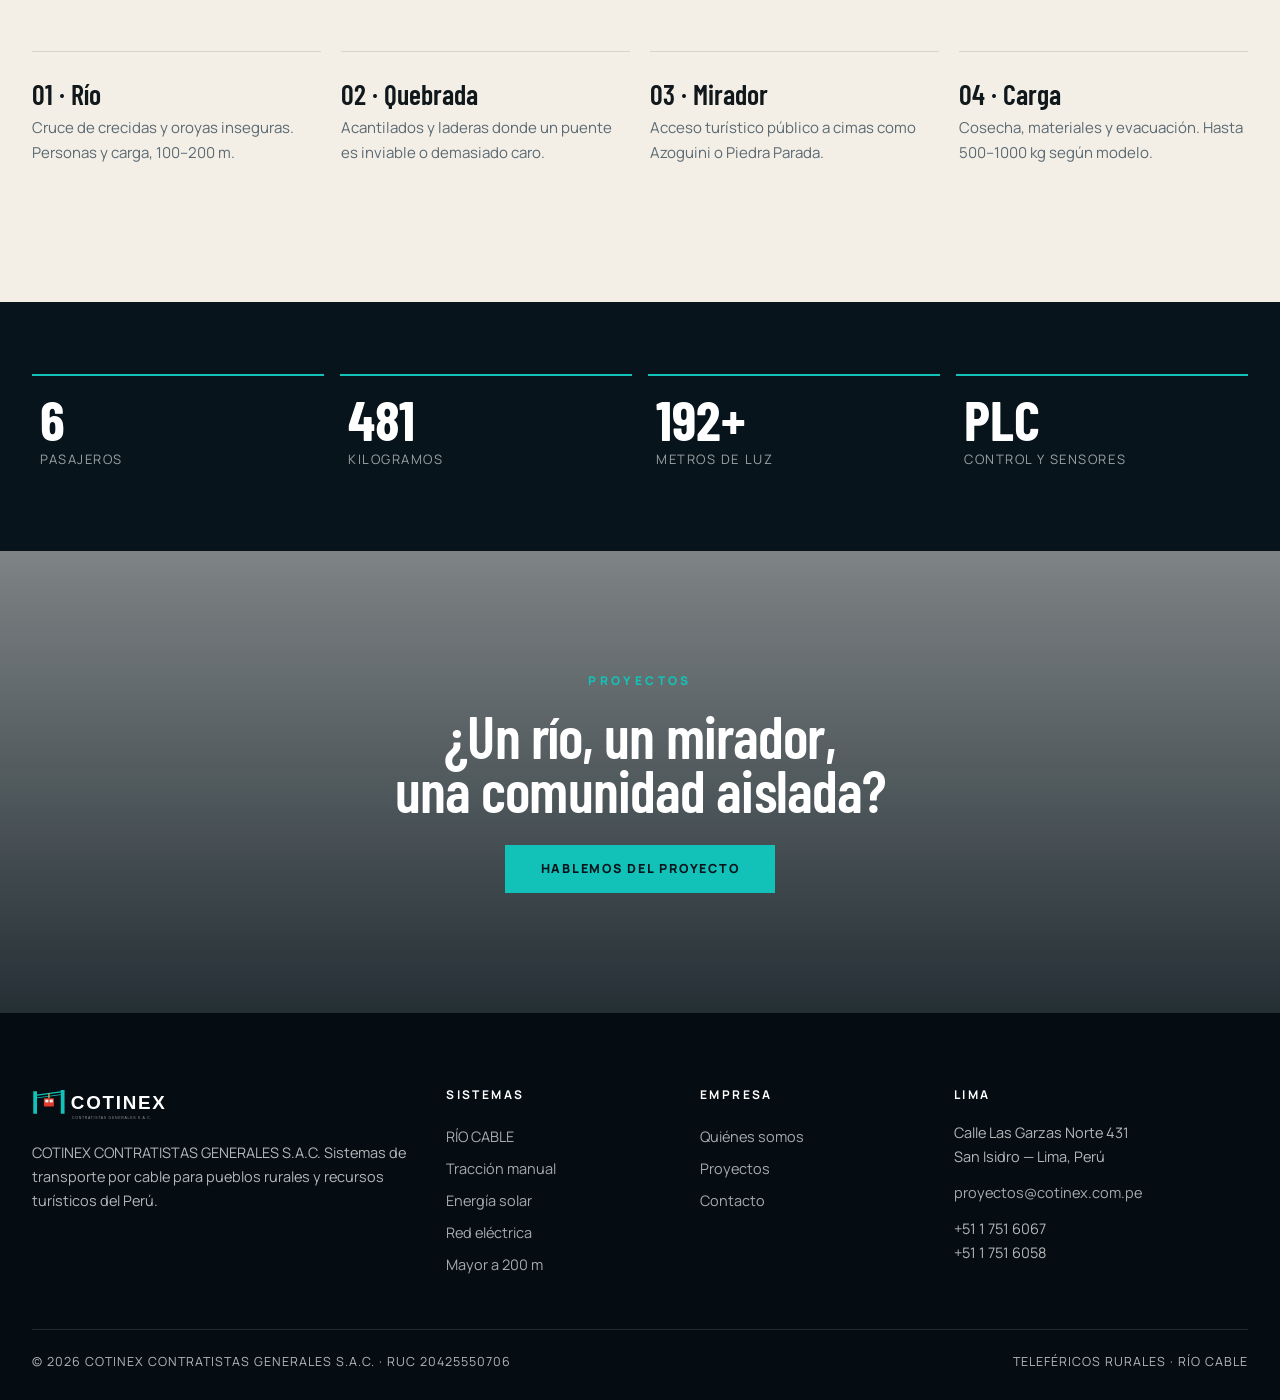
==== commit 9a37ccf6: "Imagen para compartir: teleférico rojo" ====
--- a/index.html
+++ b/index.html
@@ -10,7 +10,7 @@
   <meta property="og:description" content="Movilidad por cable para la geografía real del Perú: segura, simple y de bajo costo.">
   <meta property="og:type" content="website">
   <meta property="og:locale" content="es_PE">
-  <meta property="og:image" content="https://cotinex.com.pe/images/og-cotinex.jpg">
+  <meta property="og:image" content="https://cotinex.com.pe/images/og-teleferico-rojo.jpg">
   <meta property="og:image:width" content="1200">
   <meta property="og:image:height" content="630">
   <meta property="og:url" content="https://cotinex.com.pe/">
